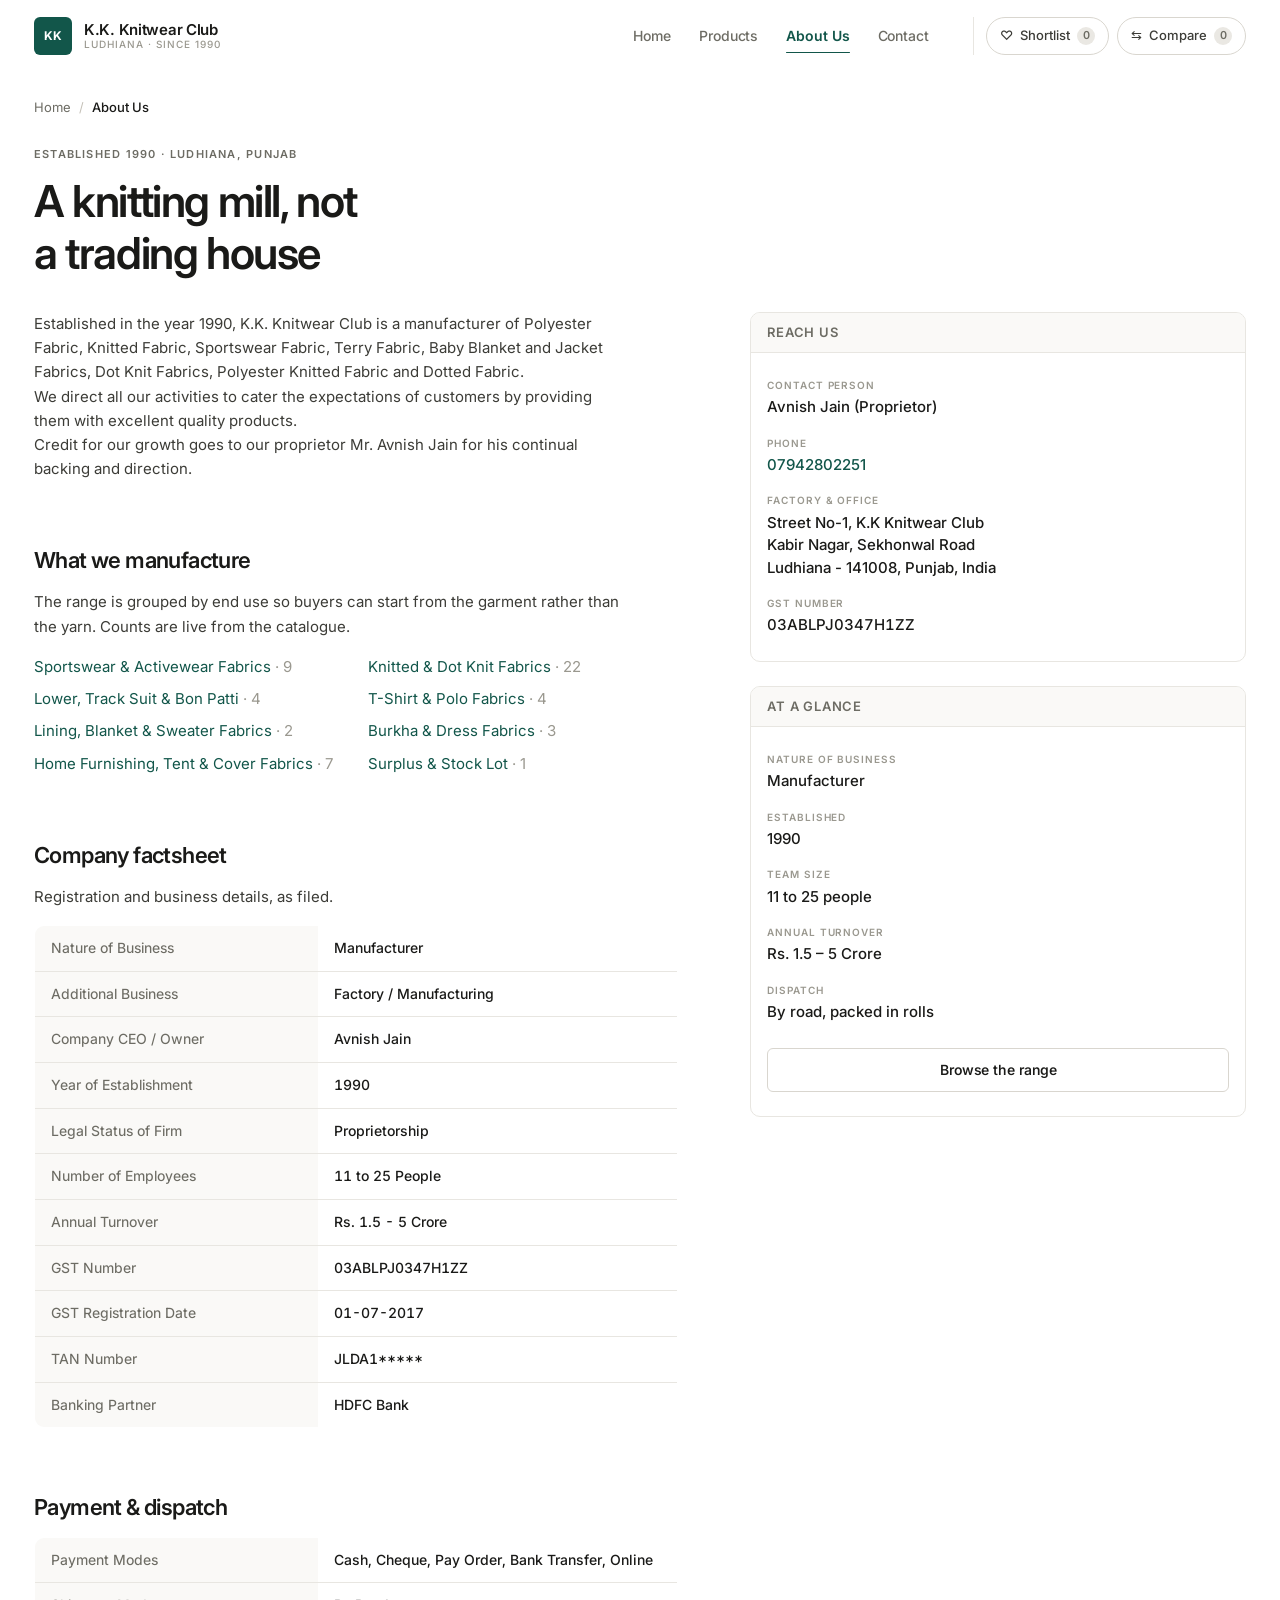
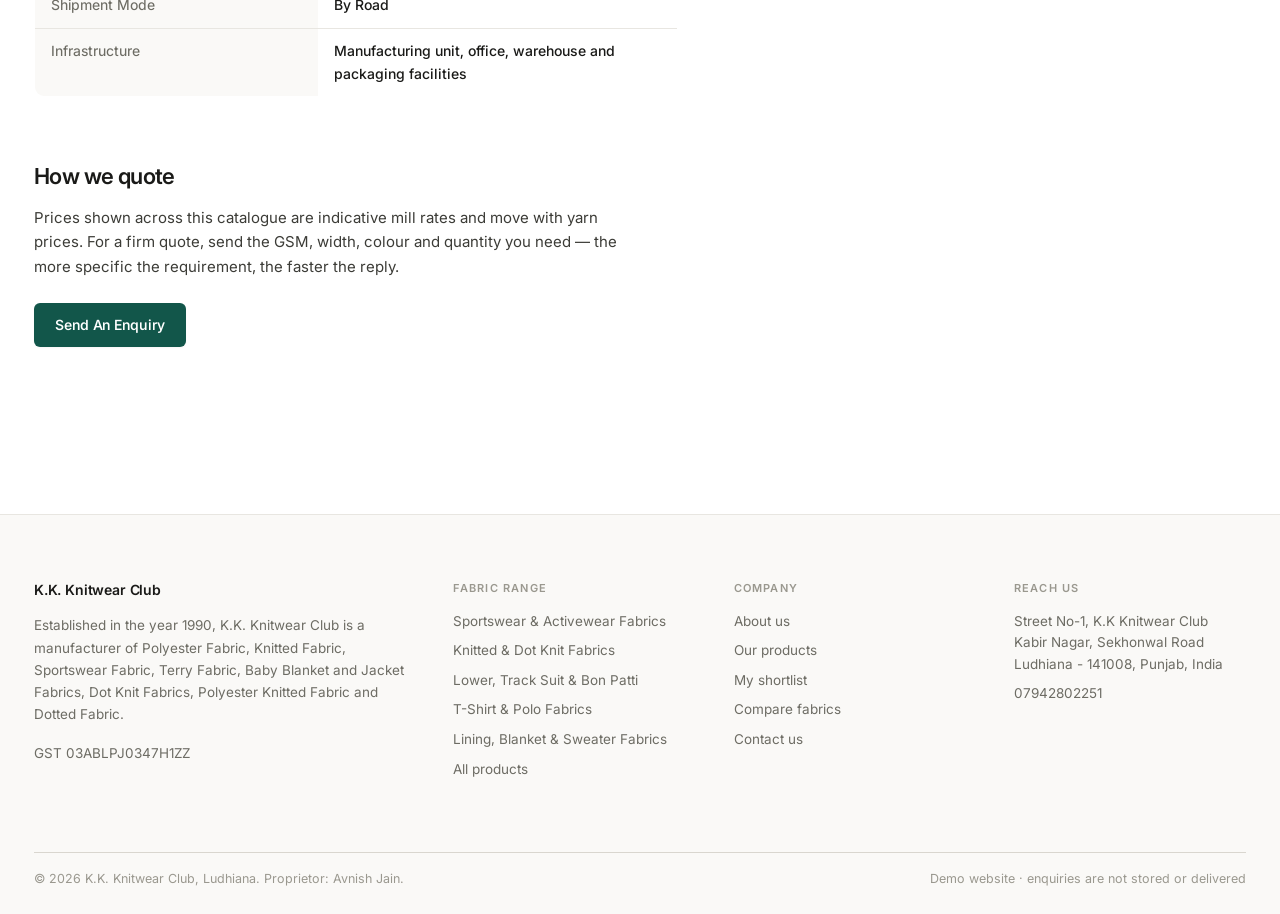
==== about.html @ 49aac118 "K.K. Knitwear Club - B2B fabric catalogue site" ====
<!DOCTYPE html>
<html lang="en">
<head>
<meta charset="utf-8">
<meta name="viewport" content="width=device-width, initial-scale=1">
<meta name="robots" content="noindex, nofollow">
<title>About Us - K.K. Knitwear Club, Ludhiana</title>
<meta name="description" content="K.K. Knitwear Club is a polyester and knitted fabric manufacturer established in 1990 in Ludhiana, Punjab. Company factsheet, GST details, payment and dispatch terms.">
<link rel="icon" href="data:image/svg+xml,<svg xmlns='http://www.w3.org/2000/svg' viewBox='0 0 32 32'><rect width='32' height='32' rx='6' fill='%230f5750'/><text x='16' y='22' font-family='Arial' font-size='14' font-weight='bold' fill='%23fff' text-anchor='middle'>KK</text></svg>">
<link rel="preconnect" href="https://fonts.googleapis.com">
<link rel="preconnect" href="https://fonts.gstatic.com" crossorigin>
<link href="https://fonts.googleapis.com/css2?family=Inter:wght@400..700&display=swap" rel="stylesheet">
<link rel="stylesheet" href="css/style.css">
</head>
<body data-page="about">

<a class="skip-link" href="#main">Skip to content</a>
<header id="site-header"></header>

<main id="main">
    <div class="wrap">
        <div id="about-crumbs"></div>

        <div class="section-head" style="margin-bottom:var(--s6)">
            <div>
                <p class="eyebrow">Established 1990 &middot; Ludhiana, Punjab</p>
                <h1>A knitting mill, not a trading house</h1>
            </div>
        </div>

        <div class="two-col" style="padding-bottom:var(--s8)">

            <div class="prose">
                <div id="about-text"></div>

                <h2>What we manufacture</h2>
                <p>The range is grouped by end use so buyers can start from the
                   garment rather than the yarn. Counts are live from the catalogue.</p>
                <ul id="about-range" style="display:grid;grid-template-columns:repeat(auto-fit,minmax(240px,1fr));gap:var(--s2) var(--s5);margin-top:var(--s4)"></ul>

                <h2>Company factsheet</h2>
                <p>Registration and business details, as filed.</p>
                <div id="about-factsheet" class="mt4"></div>

                <h2>Payment &amp; dispatch</h2>
                <div id="about-trade" class="mt4"></div>

                <h2>How we quote</h2>
                <p>Prices shown across this catalogue are indicative mill rates and
                   move with yarn prices. For a firm quote, send the GSM, width,
                   colour and quantity you need &mdash; the more specific the
                   requirement, the faster the reply.</p>
                <p class="mt5">
                    <button class="btn btn--primary" type="button" data-act="enquire-general">
                        Send An Enquiry
                    </button>
                </p>
            </div>

            <div>
                <div class="info-card mb5">
                    <h3>Reach Us</h3>
                    <div class="info-body" id="about-contact"></div>
                </div>

                <div class="info-card">
                    <h3>At A Glance</h3>
                    <div class="info-body">
                        <div class="contact-list">
                            <div class="row">
                                <div class="k">Nature of business</div>
                                <div class="v">Manufacturer</div>
                            </div>
                            <div class="row">
                                <div class="k">Established</div>
                                <div class="v">1990</div>
                            </div>
                            <div class="row">
                                <div class="k">Team size</div>
                                <div class="v">11 to 25 people</div>
                            </div>
                            <div class="row">
                                <div class="k">Annual turnover</div>
                                <div class="v">Rs. 1.5 &ndash; 5 Crore</div>
                            </div>
                            <div class="row">
                                <div class="k">Dispatch</div>
                                <div class="v">By road, packed in rolls</div>
                            </div>
                        </div>
                        <a class="btn btn--outline btn--block mt5" href="products.html">
                            Browse the range
                        </a>
                    </div>
                </div>
            </div>

        </div>
    </div>
</main>

<footer id="site-footer"></footer>

<script src="js/products.js"></script>
<script src="js/normalize.js"></script>
<script src="js/store.js"></script>
<script src="js/motion.js"></script>
<script src="js/ui.js"></script>
<script src="js/pages.js"></script>
</body>
</html>
---- css/style.css ----
/* ==========================================================================
   K.K. Knitwear Club - stylesheet
   --------------------------------------------------------------------------
   Design principles for this file:

   1. The product is the subject. Chrome is quiet - hairline borders, warm
      neutrals, one accent colour used sparingly. Nothing competes with a
      fabric photograph.
   2. One typeface, a firm hierarchy. Weight and size do the work, not colour.
   3. Depth is suggested, never announced. Shadows are layered and faint.
   4. Motion is feedback, not decoration. 120-200ms, small distances,
      and switched off entirely for prefers-reduced-motion.

   Contents
   1.  Reset
   2.  Design tokens
   3.  Typography
   4.  Layout & sections
   5.  Header & navigation
   6.  Buttons & form controls
   7.  Product cards & grids
   8.  Catalogue: search, filters, toolbar
   9.  Product detail
   10. Spec tables
   11. Compare
   12. Shortlist
   13. Modal & enquiry
   14. Home page
   15. About & contact
   16. Footer
   17. Utilities
   18. Responsive
   ========================================================================== */

/* ---------- 1. Reset ----------------------------------------------------- */

*, *::before, *::after { box-sizing: border-box; }

html {
    -webkit-text-size-adjust: 100%;
    scroll-behavior: smooth;
}

body, h1, h2, h3, h4, h5, p, ul, ol, li, figure, table, dl, dd, blockquote {
    margin: 0;
    padding: 0;
}

ul, ol { list-style: none; }

img, svg, iframe { display: block; max-width: 100%; }
img { height: auto; }

button, input, select, textarea { font: inherit; color: inherit; }
button { background: none; border: 0; }

::selection { background: var(--accent-lt); color: var(--accent-dk); }

/* ---------- 2. Design tokens -------------------------------------------- */

:root {
    /* Warm neutrals. Warm greys sit better against textile photography
       than blue-greys, which make fabric look cold. */
    --bg:         #ffffff;
    --surface:    #faf9f7;
    --surface-2:  #f3f2ef;
    --surface-3:  #eae8e3;

    --line:       #e8e6e1;
    --line-2:     #d9d6cf;
    --line-3:     #c4c0b7;

    --ink:        #1a1a18;
    --ink-2:      #3c3c37;
    --muted:      #6d6c64;
    --muted-2:    #9a988f;

    /* A single accent: deep teal-green. Used for links, active state and
       the primary CTA. Nowhere else. */
    --accent:     #12564a;
    --accent-dk:  #0d3f36;
    --accent-lt:  #edf3f1;
    --accent-ink: #ffffff;

    /* Feedback tones, deliberately desaturated */
    --warn:       #7d5314;
    --warn-bg:    #fdf8ee;
    --warn-line:  #ecdfc4;
    --ok:         #1c5d3c;
    --ok-bg:      #eef5f0;
    --danger:     #a13527;

    /* Spacing scale */
    --s1: 4px;  --s2: 8px;  --s3: 12px; --s4: 16px; --s5: 24px;
    --s6: 32px; --s7: 48px; --s8: 72px; --s9: 104px;

    /* Radii */
    --r-xs: 4px; --r-sm: 6px; --r-md: 10px; --r-lg: 14px; --r-full: 999px;

    /* Layered, faint shadows */
    --sh-xs: 0 1px 2px rgba(26, 26, 24, .04);
    --sh-sm: 0 1px 2px rgba(26, 26, 24, .04), 0 2px 6px rgba(26, 26, 24, .03);
    --sh-md: 0 2px 4px rgba(26, 26, 24, .04), 0 8px 20px rgba(26, 26, 24, .06);
    --sh-lg: 0 4px 8px rgba(26, 26, 24, .05), 0 16px 40px rgba(26, 26, 24, .10);
    --sh-xl: 0 8px 16px rgba(26, 26, 24, .06), 0 32px 72px rgba(26, 26, 24, .18);

    /* Fluid vertical rhythm. Section spacing scales with the viewport
       instead of stepping at breakpoints, so the page keeps the same
       proportions on a phone as on a desktop. */
    --sp-section:       clamp(56px, 7.4vw, 112px);
    --sp-section-tight: clamp(40px, 5.2vw, 80px);
    --sp-head:          clamp(28px, 3.4vw, 48px);

    /* Motion */
    --ease:     cubic-bezier(.4, 0, .2, 1);
    --ease-out: cubic-bezier(.16, .84, .44, 1);   /* soft landing, for reveals */
    --t-fast: 120ms var(--ease);
    --t:      180ms var(--ease);
    --t-slow: 300ms var(--ease);
    --t-hover: 240ms var(--ease-out);

    --maxw: 1260px;
    --header-h: 72px;
}

/* ---------- 3. Typography ----------------------------------------------- */

body {
    font-family: "Inter", -apple-system, BlinkMacSystemFont, "Segoe UI",
                 Roboto, "Helvetica Neue", Arial, sans-serif;
    font-size: .9375rem;              /* 15px - a working density for specs */
    line-height: 1.62;
    color: var(--ink-2);
    background: var(--bg);
    -webkit-font-smoothing: antialiased;
    -moz-osx-font-smoothing: grayscale;
    font-feature-settings: "kern" 1, "liga" 1;
}

h1, h2, h3, h4 {
    color: var(--ink);
    font-weight: 600;
    line-height: 1.18;
    letter-spacing: -.021em;
    text-wrap: balance;
}

h1 { font-size: clamp(1.875rem, 1.4rem + 1.9vw, 2.75rem); letter-spacing: -.032em; }
h2 { font-size: clamp(1.375rem, 1.15rem + .9vw, 1.875rem); letter-spacing: -.027em; }
h3 { font-size: 1.0625rem; letter-spacing: -.016em; }
h4 { font-size: .9375rem; letter-spacing: -.012em; }

p { max-width: 66ch; }

a {
    color: var(--accent);
    text-decoration: none;
    transition: color var(--t-fast);
}
a:hover { color: var(--accent-dk); }

strong, b { color: var(--ink); font-weight: 600; }
em { font-style: italic; }

/* Small uppercase label above a heading */
.eyebrow {
    font-size: .6875rem;
    font-weight: 600;
    letter-spacing: .11em;
    text-transform: uppercase;
    color: var(--accent);
    margin-bottom: var(--s3);
}

.lede {
    font-size: 1.0625rem;
    line-height: 1.62;
    color: var(--muted);
    letter-spacing: -.008em;
}

.small { font-size: .875rem; }
.tiny  { font-size: .8125rem; line-height: 1.55; }

/* Figures line up in every table and spec block */
.num, .quickspecs .v, .spec-table td, .cmp td,
.card-price, .pd-price .v, .stat .v, .fopt .n {
    font-variant-numeric: tabular-nums;
}

/* ---------- 4. Layout & sections ---------------------------------------- */

.wrap {
    max-width: var(--maxw);
    margin: 0 auto;
    padding: 0 var(--s5);
}

.section          { padding: var(--sp-section) 0; }
.section--tight   { padding: var(--sp-section-tight) 0; }
.section--surface { background: var(--surface); }

/* A hairline instead of a heavy tinted band, where separation is enough */
.section--divided { border-top: 1px solid var(--line); }

.section-head {
    display: flex;
    align-items: flex-end;
    justify-content: space-between;
    gap: var(--s5);
    margin-bottom: var(--sp-head);
    flex-wrap: wrap;
}
.section-head > div { max-width: 62ch; }
.section-head p { margin-top: var(--s3); color: var(--muted); }
.section-head h1 + p, .section-head h2 + p { margin-top: var(--s3); }

.rule { height: 1px; background: var(--line); border: 0; }

/* Breadcrumbs */
.crumbs {
    display: flex;
    flex-wrap: wrap;
    align-items: center;
    gap: var(--s2);
    font-size: .8125rem;
    color: var(--muted);
    padding: var(--s5) 0 var(--s4);
}
.crumbs a { color: var(--muted); }
.crumbs a:hover { color: var(--accent); }
.crumbs span[aria-current] { color: var(--ink); font-weight: 500; }
.crumbs .sep { color: var(--line-3); }

/* ---------- 5. Header & navigation -------------------------------------- */

.site-header {
    position: sticky;
    top: 0;
    z-index: 60;
    background: rgba(255, 255, 255, .88);
    backdrop-filter: saturate(180%) blur(14px);
    -webkit-backdrop-filter: saturate(180%) blur(14px);
    border-bottom: 1px solid transparent;
    transition: border-color var(--t), box-shadow var(--t);
}
/* The border only appears once the page has moved - a flat header at rest */
.site-header.is-scrolled {
    border-bottom-color: var(--line);
    box-shadow: var(--sh-xs);
}

.header-inner {
    max-width: var(--maxw);
    margin: 0 auto;
    padding: 0 var(--s5);
    height: var(--header-h);
    display: flex;
    align-items: center;
    gap: var(--s5);
}

.brand {
    display: flex;
    align-items: center;
    gap: var(--s3);
    flex-shrink: 0;
}
.brand:hover { color: inherit; }

.brand-mark {
    width: 38px; height: 38px;
    border-radius: var(--r-sm);
    background: var(--accent);
    color: var(--accent-ink);
    display: grid;
    place-items: center;
    font-weight: 700;
    font-size: .75rem;
    letter-spacing: .03em;
    flex-shrink: 0;
    transition: background var(--t);
}
.brand:hover .brand-mark { background: var(--accent-dk); }

.brand-text { line-height: 1.15; }
.brand-name {
    display: block;
    font-weight: 600;
    color: var(--ink);
    font-size: .9375rem;
    letter-spacing: -.019em;
}
.brand-sub {
    display: block;
    font-size: .625rem;
    color: var(--muted-2);
    letter-spacing: .1em;
    text-transform: uppercase;
    font-weight: 500;
    margin-top: 1px;
}

.nav { margin-left: auto; }
.nav ul { display: flex; align-items: center; gap: var(--s1); }

.nav a {
    position: relative;
    display: block;
    padding: var(--s2) var(--s3);
    color: var(--muted);
    font-size: .875rem;
    font-weight: 500;
    letter-spacing: -.006em;
    border-radius: var(--r-xs);
    transition: color var(--t-fast);
}
.nav a:hover { color: var(--ink); }

/* A 2px rule that grows from the centre, rather than a colour change alone */
.nav a::after {
    content: "";
    position: absolute;
    left: var(--s3); right: var(--s3);
    bottom: 2px;
    height: 1.5px;
    border-radius: 2px;
    background: var(--accent);
    transform: scaleX(0);
    transition: transform var(--t);
}
.nav a:hover::after { transform: scaleX(.4); }
.nav a[aria-current="page"] { color: var(--accent); font-weight: 600; }
.nav a[aria-current="page"]::after { transform: scaleX(1); }

.header-tools {
    display: flex;
    align-items: center;
    gap: var(--s2);
    flex-shrink: 0;
    padding-left: var(--s3);
    margin-left: var(--s2);
    border-left: 1px solid var(--line);
}

.tool-pill {
    display: inline-flex;
    align-items: center;
    gap: 7px;
    padding: 7px 13px;
    border: 1px solid var(--line-2);
    border-radius: var(--r-full);
    font-size: .8125rem;
    font-weight: 500;
    color: var(--ink-2);
    background: var(--bg);
    white-space: nowrap;
    transition: border-color var(--t-fast), color var(--t-fast),
                background var(--t-fast);
}
.tool-pill:hover {
    border-color: var(--line-3);
    background: var(--surface);
    color: var(--ink);
}
.tool-pill .count {
    min-width: 18px; height: 18px;
    padding: 0 5px;
    border-radius: var(--r-full);
    background: var(--surface-3);
    color: var(--muted);
    font-size: .6875rem;
    font-weight: 600;
    display: grid;
    place-items: center;
    font-variant-numeric: tabular-nums;
    transition: background var(--t-fast), color var(--t-fast);
}
.tool-pill.is-active { border-color: var(--accent); color: var(--accent); }
.tool-pill.is-active:hover { background: var(--accent-lt); }
.tool-pill.is-active .count { background: var(--accent); color: var(--accent-ink); }

.nav-toggle {
    display: none;
    width: 40px; height: 40px;
    border: 1px solid var(--line-2);
    border-radius: var(--r-sm);
    cursor: pointer;
    padding: 0;
    place-items: center;
    background: var(--bg);
    transition: border-color var(--t-fast), background var(--t-fast);
}
.nav-toggle:hover { border-color: var(--line-3); background: var(--surface); }
.nav-toggle span {
    display: block;
    width: 16px; height: 1.5px;
    background: var(--ink);
    border-radius: 2px;
    position: relative;
    transition: background var(--t-fast);
}
.nav-toggle span::before,
.nav-toggle span::after {
    content: "";
    position: absolute;
    left: 0;
    width: 16px; height: 1.5px;
    background: var(--ink);
    border-radius: 2px;
    transition: transform var(--t);
}
.nav-toggle span::before { top: -5px; }
.nav-toggle span::after  { top: 5px; }

.nav-toggle[aria-expanded="true"] span { background: transparent; }
.nav-toggle[aria-expanded="true"] span::before { transform: translateY(5px) rotate(45deg); }
.nav-toggle[aria-expanded="true"] span::after  { transform: translateY(-5px) rotate(-45deg); }

/* ---------- 6. Buttons & form controls ---------------------------------- */

.btn {
    display: inline-flex;
    align-items: center;
    justify-content: center;
    gap: var(--s2);
    padding: 10px 20px;
    border: 1px solid transparent;
    border-radius: var(--r-sm);
    font-size: .875rem;
    font-weight: 550;
    letter-spacing: -.006em;
    cursor: pointer;
    white-space: nowrap;
    transition: background var(--t-fast), border-color var(--t-fast),
                color var(--t-fast), box-shadow var(--t-fast),
                transform var(--t-fast);
}
.btn:hover { color: inherit; }
.btn:active { transform: translateY(.5px); }

.btn--primary {
    background: var(--accent);
    color: var(--accent-ink);
    box-shadow: var(--sh-xs);
}
/* A single pixel of lift is enough to feel responsive without bouncing */
.btn--primary:hover {
    background: var(--accent-dk);
    color: var(--accent-ink);
    box-shadow: var(--sh-sm);
    transform: translateY(-1px);
}

.btn--outline {
    background: var(--bg);
    border-color: var(--line-2);
    color: var(--ink);
}
.btn--outline:hover {
    border-color: var(--line-3);
    background: var(--surface);
    color: var(--ink);
    transform: translateY(-1px);
}

.btn--quiet {
    background: transparent;
    color: var(--muted);
    padding-left: var(--s2);
    padding-right: var(--s2);
}
.btn--quiet:hover { color: var(--accent); background: var(--surface); }

.btn--sm { padding: 7px 13px; font-size: .8125rem; }
.btn--block { width: 100%; }
.btn[disabled] { opacity: .4; cursor: not-allowed; }

/* One focus treatment everywhere */
.btn:focus-visible,
a:focus-visible,
button:focus-visible,
input:focus-visible,
select:focus-visible,
textarea:focus-visible,
summary:focus-visible {
    outline: 2px solid var(--accent);
    outline-offset: 2px;
    border-radius: var(--r-xs);
}

/* Fields */
.field { display: block; margin-bottom: var(--s4); }
.field > label,
.field-label {
    display: block;
    font-size: .8125rem;
    font-weight: 550;
    color: var(--ink);
    margin-bottom: 6px;
    letter-spacing: -.004em;
}
.field .req { color: var(--danger); font-weight: 500; }
.field .hint {
    display: block;
    font-size: .78125rem;
    color: var(--muted-2);
    margin-top: 6px;
    line-height: 1.5;
}

.input, .select, .textarea {
    width: 100%;
    padding: 10px 13px;
    border: 1px solid var(--line-2);
    border-radius: var(--r-sm);
    background: var(--bg);
    color: var(--ink);
    font-size: .875rem;
    transition: border-color var(--t-fast), box-shadow var(--t-fast);
}
.input::placeholder, .textarea::placeholder { color: var(--muted-2); }
.input:hover, .select:hover, .textarea:hover { border-color: var(--line-3); }
.input:focus, .select:focus, .textarea:focus {
    outline: none;
    border-color: var(--accent);
    box-shadow: 0 0 0 3px var(--accent-lt);
}
.textarea { min-height: 92px; resize: vertical; line-height: 1.6; }

.select {
    appearance: none;
    background-image: url("data:image/svg+xml,%3Csvg xmlns='http://www.w3.org/2000/svg' width='10' height='6' viewBox='0 0 10 6'%3E%3Cpath fill='none' stroke='%236d6c64' stroke-width='1.5' stroke-linecap='round' stroke-linejoin='round' d='M1 1l4 4 4-4'/%3E%3C/svg%3E");
    background-repeat: no-repeat;
    background-position: right 12px center;
    padding-right: 34px;
    cursor: pointer;
}

.field-error { color: var(--danger); font-size: .78125rem; margin-top: 6px; display: none; }
.field.has-error .input,
.field.has-error .select,
.field.has-error .textarea { border-color: var(--danger); }
.field.has-error .field-error { display: block; }

.field-row { display: grid; grid-template-columns: 1fr 1fr; gap: var(--s4); }

/* Chips */
.chip {
    display: inline-flex;
    align-items: center;
    gap: 6px;
    padding: 4px 10px;
    border-radius: var(--r-xs);
    background: var(--surface-2);
    color: var(--ink-2);
    font-size: .75rem;
    font-weight: 500;
    white-space: nowrap;
    transition: background var(--t-fast), color var(--t-fast);
}
.chip--accent { background: var(--accent-lt); color: var(--accent-dk); }
a.chip:hover { background: var(--accent); color: var(--accent-ink); }
.chip--warn { background: var(--warn-bg); color: var(--warn); }

.tag-row { display: flex; flex-wrap: wrap; gap: 6px; }

/* Notes */
.note {
    padding: var(--s3) var(--s4);
    border-radius: var(--r-sm);
    background: var(--warn-bg);
    color: var(--warn);
    font-size: .8125rem;
    line-height: 1.55;
    border: 1px solid var(--warn-line);
}
.note--info { background: var(--accent-lt); color: var(--accent-dk); border-color: #d6e4e0; }
.note--ok   { background: var(--ok-bg); color: var(--ok); border-color: #d3e4d9; }
.note strong { color: inherit; }

/* ---------- 7. Product cards & grids ------------------------------------ */

.grid-products {
    display: grid;
    grid-template-columns: repeat(auto-fill, minmax(216px, 1fr));
    gap: var(--s5);
}

.card {
    display: flex;
    flex-direction: column;
    background: var(--bg);
    border: 1px solid var(--line);
    border-radius: var(--r-md);
    overflow: hidden;
    transition: border-color var(--t-hover), box-shadow var(--t-hover),
                transform var(--t-hover);
}
.card:hover {
    border-color: var(--line-2);
    box-shadow: var(--sh-md);
    transform: translateY(-4px);
}

/* The photograph is the largest, brightest thing on the card. No badge or
   gradient sits on top of it. */
.card-media {
    display: block;
    position: relative;
    aspect-ratio: 4 / 3;
    background: var(--surface-2);
    overflow: hidden;
}
.card-media img {
    width: 100%; height: 100%;
    object-fit: cover;
    transition: transform var(--t-slow);
}
.card:hover .card-media img { transform: scale(1.035); }

.card-body {
    padding: var(--s4);
    display: flex;
    flex-direction: column;
    gap: var(--s3);
    flex: 1;
}

.card-cat {
    font-size: .625rem;
    font-weight: 600;
    letter-spacing: .1em;
    text-transform: uppercase;
    color: var(--muted-2);
    line-height: 1.4;
    white-space: nowrap;
    overflow: hidden;
    text-overflow: ellipsis;
}

.card-name {
    font-size: .9375rem;
    font-weight: 600;
    color: var(--ink);
    line-height: 1.35;
    letter-spacing: -.014em;
    margin-top: -6px;
}
.card-name a { color: inherit; }
.card-name a:hover { color: var(--accent); }

/* Specs, price and actions sit together at the foot of the card so cards
   of different name lengths still line up along the bottom. */
.card-foot {
    margin-top: auto;
    display: flex;
    flex-direction: column;
    gap: var(--s3);
}

/* Reads like a miniature spec sheet: label above value, hairline dividers */
.card-specs {
    display: flex;
    gap: var(--s4);
    padding-top: var(--s3);
    border-top: 1px solid var(--line);
}
.card-specs li { min-width: 0; }
.card-specs .k {
    display: block;
    font-size: .625rem;
    font-weight: 600;
    letter-spacing: .07em;
    text-transform: uppercase;
    color: var(--muted-2);
}
.card-specs .v {
    display: block;
    font-size: .8125rem;
    font-weight: 550;
    color: var(--ink-2);
    margin-top: 1px;
    white-space: nowrap;
    overflow: hidden;
    text-overflow: ellipsis;
}

.card-price {
    display: flex;
    align-items: baseline;
    justify-content: space-between;
    gap: var(--s3);
    padding-top: var(--s3);
    border-top: 1px solid var(--line);
}
.card-price .amount {
    font-size: 1.0625rem;
    font-weight: 650;
    color: var(--ink);
    letter-spacing: -.024em;
}
.card-price .unit { font-size: .78125rem; color: var(--muted); font-weight: 450; }
.card-price .moq {
    font-size: .6875rem;
    color: var(--muted-2);
    text-align: right;
    line-height: 1.35;
    letter-spacing: .01em;
}

.card-actions { display: flex; gap: var(--s2); }
.card-actions .btn { flex: 1; }
/* The card itself already lifts on hover - the button inside must not, or
   the two transforms stack and the card feels springy. */
.card-actions .btn:hover { transform: none; }

/* Quiet by default, coloured only on hover or when active */
.icon-btn {
    width: 34px; height: 34px;
    flex: 0 0 34px;
    display: grid;
    place-items: center;
    border: 1px solid var(--line);
    background: var(--bg);
    border-radius: var(--r-sm);
    cursor: pointer;
    color: var(--muted-2);
    font-size: .9375rem;
    padding: 0;
    line-height: 1;
    transition: border-color var(--t-fast), color var(--t-fast),
                background var(--t-fast), transform var(--t-fast);
}
.icon-btn:hover {
    border-color: var(--line-3);
    background: var(--surface);
    color: var(--ink);
}
.icon-btn:active { transform: scale(.94); }
.icon-btn.is-on {
    background: var(--accent-lt);
    border-color: #cadedb;
    color: var(--accent);
}
.icon-btn.is-on:hover { background: #e2eeeb; border-color: var(--accent); }

/* ---------- 8. Catalogue: search, filters, toolbar ---------------------- */

.catalog {
    display: grid;
    grid-template-columns: 258px minmax(0, 1fr);
    gap: var(--s7);
    align-items: start;
}

/* Search */
.searchbar { position: relative; margin-bottom: var(--s5); max-width: 620px; }
.searchbar input {
    width: 100%;
    padding: 13px var(--s7) 13px 44px;
    border: 1px solid var(--line-2);
    border-radius: var(--r-sm);
    font-size: .9375rem;
    background: var(--bg);
    transition: border-color var(--t-fast), box-shadow var(--t-fast);
}
.searchbar input::placeholder { color: var(--muted-2); }
.searchbar input:hover { border-color: var(--line-3); }
.searchbar input:focus {
    outline: none;
    border-color: var(--accent);
    box-shadow: 0 0 0 3px var(--accent-lt);
}
.searchbar .icon {
    position: absolute;
    left: var(--s4); top: 50%;
    transform: translateY(-50%);
    color: var(--muted-2);
    pointer-events: none;
    line-height: 1;
    font-size: 1rem;
    transition: color var(--t-fast);
}
.searchbar input:focus ~ .icon { color: var(--accent); }
.searchbar .clear {
    position: absolute;
    right: 11px; top: 50%;
    transform: translateY(-50%);
    background: var(--surface-3);
    color: var(--muted);
    width: 22px; height: 22px;
    border-radius: var(--r-full);
    cursor: pointer;
    display: none;
    place-items: center;
    font-size: .75rem;
    padding: 0;
    line-height: 1;
    transition: background var(--t-fast), color var(--t-fast);
}
.searchbar .clear:hover { background: var(--line-3); color: var(--ink); }
.searchbar.has-value .clear { display: grid; }

/* Filter panel */
.filters {
    border: 1px solid var(--line);
    border-radius: var(--r-md);
    background: var(--bg);
    position: sticky;
    top: calc(var(--header-h) + var(--s4));
    overflow: hidden;
}
.filters-head {
    display: flex;
    align-items: center;
    justify-content: space-between;
    gap: var(--s2);
    padding: var(--s3) var(--s3) var(--s3) var(--s4);
    border-bottom: 1px solid var(--line);
    background: var(--surface);
}
.filters-head h2 {
    font-size: .8125rem;
    font-weight: 600;
    letter-spacing: .06em;
    text-transform: uppercase;
    color: var(--muted);
}
.filters-body {
    max-height: calc(100vh - var(--header-h) - 150px);
    overflow-y: auto;
    overscroll-behavior: contain;
}

.fgroup { border-bottom: 1px solid var(--line); }
.fgroup:last-child { border-bottom: 0; }

.fgroup > summary {
    display: flex;
    align-items: center;
    justify-content: space-between;
    gap: var(--s2);
    padding: var(--s3) var(--s4);
    cursor: pointer;
    font-size: .8438rem;
    font-weight: 550;
    color: var(--ink);
    list-style: none;
    letter-spacing: -.006em;
    transition: background var(--t-fast);
}
.fgroup > summary::-webkit-details-marker { display: none; }
.fgroup > summary:hover { background: var(--surface); }
.fgroup > summary::after {
    content: "";
    width: 7px; height: 7px;
    border-right: 1.5px solid var(--muted-2);
    border-bottom: 1.5px solid var(--muted-2);
    transform: rotate(45deg) translateY(-1px);
    transition: transform var(--t);
    flex-shrink: 0;
}
.fgroup[open] > summary::after { transform: rotate(-135deg) translateY(-1px); }

.fgroup .fopts { padding: 0 var(--s4) var(--s3); }

.fopt {
    display: flex;
    align-items: center;
    gap: var(--s2);
    padding: 5px 0;
    font-size: .8438rem;
    color: var(--ink-2);
    cursor: pointer;
    transition: color var(--t-fast);
}
.fopt input {
    width: 15px; height: 15px;
    accent-color: var(--accent);
    cursor: pointer;
    flex-shrink: 0;
    margin: 0;
}
.fopt:hover { color: var(--ink); }
.fopt > span:not(.n) { min-width: 0; }
.fopt .n {
    margin-left: auto;
    color: var(--muted-2);
    font-size: .75rem;
    padding-left: var(--s2);
}
.fopt.is-empty { opacity: .35; }

/* Toolbar */
.toolbar {
    display: flex;
    align-items: center;
    justify-content: space-between;
    gap: var(--s4);
    margin-bottom: var(--s5);
    padding-bottom: var(--s4);
    border-bottom: 1px solid var(--line);
    flex-wrap: wrap;
}
.result-count { font-size: .875rem; color: var(--muted); }
.result-count strong { color: var(--ink); font-weight: 600; }

.toolbar-right { display: flex; align-items: center; gap: var(--s3); }
.sort-wrap { display: flex; align-items: center; gap: var(--s2); }
.sort-wrap label { font-size: .8125rem; color: var(--muted); white-space: nowrap; }
.sort-wrap .select {
    width: auto;
    padding: 6px 30px 6px 11px;
    font-size: .8125rem;
    background-color: var(--bg);
}

/* Active filter pills */
.active-filters {
    display: flex;
    flex-wrap: wrap;
    gap: var(--s2);
    margin-bottom: var(--s5);
    align-items: center;
}
.pill {
    display: inline-flex;
    align-items: center;
    gap: 5px;
    padding: 4px 5px 4px 11px;
    border-radius: var(--r-full);
    background: var(--accent-lt);
    color: var(--accent-dk);
    font-size: .78125rem;
    font-weight: 500;
}
.pill button {
    background: rgba(13, 63, 54, .1);
    color: var(--accent-dk);
    width: 17px; height: 17px;
    border-radius: var(--r-full);
    cursor: pointer;
    display: grid;
    place-items: center;
    font-size: .6875rem;
    padding: 0;
    line-height: 1;
    transition: background var(--t-fast), color var(--t-fast);
}
.pill button:hover { background: var(--accent); color: var(--accent-ink); }

.filters-mobile-bar { display: none; }
.filters-foot { display: none; }

/* Empty state */
.empty {
    text-align: center;
    padding: var(--s9) var(--s5);
    border: 1px solid var(--line);
    border-radius: var(--r-lg);
    background: var(--surface);
}
.empty h3 { margin-bottom: var(--s3); font-size: 1.125rem; }
.empty p { margin: 0 auto var(--s5); color: var(--muted); max-width: 48ch; }

/* Compare tray */
.compare-tray {
    position: fixed;
    left: 0; right: 0; bottom: 0;
    z-index: 55;
    background: var(--ink);
    color: #fff;
    transform: translateY(110%);
    transition: transform var(--t-slow);
    box-shadow: 0 -8px 40px rgba(26, 26, 24, .22);
}
.compare-tray.is-open { transform: translateY(0); }
.compare-tray-inner {
    max-width: var(--maxw);
    margin: 0 auto;
    padding: var(--s3) var(--s5);
    display: flex;
    align-items: center;
    gap: var(--s4);
    flex-wrap: wrap;
}
.tray-label {
    font-size: .8125rem;
    font-weight: 550;
    color: rgba(255, 255, 255, .62);
    white-space: nowrap;
}
.tray-items { display: flex; gap: var(--s2); flex: 1; flex-wrap: wrap; }
.tray-item {
    display: inline-flex;
    align-items: center;
    gap: var(--s1);
    background: rgba(255, 255, 255, .1);
    border-radius: var(--r-xs);
    padding: 5px 5px 5px 10px;
    font-size: .78125rem;
    transition: background var(--t-fast);
}
.tray-item:hover { background: rgba(255, 255, 255, .16); }
.tray-item button {
    color: rgba(255, 255, 255, .55);
    cursor: pointer;
    padding: 0 3px;
    font-size: .8125rem;
    line-height: 1;
    transition: color var(--t-fast);
}
.tray-item button:hover { color: #fff; }
.compare-tray .btn--primary { background: #fff; color: var(--ink); box-shadow: none; }
.compare-tray .btn--primary:hover { background: #eceae5; color: var(--ink); }
.compare-tray .btn--quiet { color: rgba(255, 255, 255, .62); }
.compare-tray .btn--quiet:hover { color: #fff; background: rgba(255, 255, 255, .1); }

/* ---------- 9. Product detail ------------------------------------------- */

.pd {
    display: grid;
    grid-template-columns: minmax(0, 1.05fr) minmax(0, 1fr);
    gap: var(--s8);
    align-items: start;
}

.gallery { position: sticky; top: calc(var(--header-h) + var(--s5)); }
.gallery-main {
    aspect-ratio: 1 / 1;
    background: var(--surface-2);
    border: 1px solid var(--line);
    border-radius: var(--r-lg);
    overflow: hidden;
}
.gallery-main img { width: 100%; height: 100%; object-fit: cover; }

.gallery-thumbs { display: flex; gap: var(--s3); margin-top: var(--s3); }
.gallery-thumbs button {
    width: 72px; height: 72px;
    border: 1px solid var(--line);
    border-radius: var(--r-sm);
    background: var(--surface-2);
    overflow: hidden;
    cursor: pointer;
    padding: 0;
    transition: border-color var(--t-fast), box-shadow var(--t-fast),
                transform var(--t-fast);
}
.gallery-thumbs button:hover { border-color: var(--line-3); transform: translateY(-2px); }
.gallery-thumbs button img { width: 100%; height: 100%; object-fit: cover; }
.gallery-thumbs button.is-on {
    border-color: var(--accent);
    box-shadow: 0 0 0 3px var(--accent-lt);
}

.pd-head { margin-bottom: var(--s5); }
.pd-head .eyebrow { margin-bottom: var(--s2); }
.pd-head h1 { margin-bottom: var(--s4); }
.pd-cats { display: flex; flex-wrap: wrap; gap: var(--s2); }

.pd-price {
    display: flex;
    align-items: flex-end;
    gap: var(--s7);
    flex-wrap: wrap;
    padding: var(--s5) 0;
    border-top: 1px solid var(--line);
    border-bottom: 1px solid var(--line);
    margin-bottom: var(--s5);
}
.pd-price .block .k {
    display: block;
    font-size: .6875rem;
    text-transform: uppercase;
    letter-spacing: .09em;
    color: var(--muted-2);
    font-weight: 600;
    margin-bottom: 3px;
}
.pd-price .block .v {
    display: block;
    font-size: 1.625rem;
    font-weight: 650;
    color: var(--ink);
    line-height: 1.15;
    letter-spacing: -.03em;
}
.pd-price .block .v small {
    font-size: .8125rem;
    font-weight: 450;
    color: var(--muted);
    letter-spacing: 0;
}

.pd-actions { display: flex; gap: var(--s3); flex-wrap: wrap; margin-bottom: var(--s6); }
.pd-actions .btn--primary { flex: 1 1 240px; }

/* Quick specifications */
.quickspecs {
    display: flex;
    flex-wrap: wrap;
    background: var(--bg);
    border: 1px solid var(--line);
    border-radius: var(--r-md);
    overflow: hidden;
    margin-bottom: var(--s6);
}
.quickspecs div {
    flex: 1 1 148px;
    padding: var(--s3) var(--s4);
    border-right: 1px solid var(--line);
    border-bottom: 1px solid var(--line);
}
.quickspecs .k {
    display: block;
    font-size: .625rem;
    text-transform: uppercase;
    letter-spacing: .09em;
    color: var(--muted-2);
    font-weight: 600;
    margin-bottom: 3px;
}
.quickspecs .v {
    font-size: .9375rem;
    color: var(--ink);
    font-weight: 550;
    letter-spacing: -.012em;
}

/* Best suited for */
.suited { margin-bottom: var(--s6); }
.suited h2 {
    font-size: .8125rem;
    font-weight: 600;
    letter-spacing: .06em;
    text-transform: uppercase;
    color: var(--muted);
    margin-bottom: var(--s3);
}
.suited ul { display: flex; flex-wrap: wrap; gap: var(--s2); }
.suited li {
    padding: 6px 13px;
    border: 1px solid var(--line);
    border-radius: var(--r-full);
    font-size: .8125rem;
    font-weight: 500;
    color: var(--ink-2);
    background: var(--surface);
    transition: border-color var(--t-fast), background var(--t-fast);
}
.suited li:hover { border-color: var(--line-3); background: var(--bg); }

/* Accordions */
.acc { border-top: 1px solid var(--line); }
.acc:last-of-type { border-bottom: 1px solid var(--line); }
.acc > summary {
    display: flex;
    align-items: center;
    justify-content: space-between;
    padding: var(--s5) 0;
    cursor: pointer;
    font-weight: 600;
    color: var(--ink);
    font-size: .9375rem;
    list-style: none;
    letter-spacing: -.014em;
    transition: color var(--t-fast);
}
.acc > summary::-webkit-details-marker { display: none; }
.acc > summary:hover { color: var(--accent); }
.acc > summary::after {
    content: "";
    width: 8px; height: 8px;
    border-right: 1.5px solid var(--muted-2);
    border-bottom: 1.5px solid var(--muted-2);
    transform: rotate(45deg) translateY(-2px);
    transition: transform var(--t);
    flex-shrink: 0;
    margin-right: 3px;
}
.acc[open] > summary::after { transform: rotate(-135deg) translateY(-2px); }
.acc-body { padding-bottom: var(--s5); }

/* ---------- 10. Spec tables --------------------------------------------- */

.table-scroll { overflow-x: auto; -webkit-overflow-scrolling: touch; }

.spec-table {
    width: 100%;
    border-collapse: collapse;
    font-size: .875rem;
}
.spec-table th, .spec-table td {
    text-align: left;
    padding: 11px var(--s4);
    border-bottom: 1px solid var(--line);
    vertical-align: top;
}
.spec-table tr:last-child th,
.spec-table tr:last-child td { border-bottom: 0; }
.spec-table th {
    width: 44%;
    font-weight: 450;
    color: var(--muted);
    background: var(--surface);
    transition: background var(--t-fast);
}
.spec-table td { color: var(--ink); font-weight: 500; }
.spec-table tbody tr:hover th { background: var(--surface-2); }

.spec-table--bordered {
    border: 1px solid var(--line);
    border-radius: var(--r-md);
    overflow: hidden;
}

/* ---------- 11. Compare ------------------------------------------------- */

.cmp-scroll {
    overflow-x: auto;
    -webkit-overflow-scrolling: touch;
    padding-bottom: var(--s3);
    border: 1px solid var(--line);
    border-radius: var(--r-md);
    background: var(--bg);
}

.cmp {
    width: 100%;
    border-collapse: separate;
    border-spacing: 0;
    font-size: .8438rem;
    min-width: 660px;
}
.cmp th, .cmp td {
    padding: var(--s3) var(--s4);
    border-bottom: 1px solid var(--line);
    text-align: left;
    vertical-align: top;
}
.cmp thead th {
    position: sticky;
    top: 0;
    background: var(--bg);
    z-index: 2;
    border-bottom: 1px solid var(--line-2);
    vertical-align: bottom;
    padding-top: var(--s4);
}
.cmp .rowhead {
    position: sticky;
    left: 0;
    background: var(--surface);
    font-weight: 450;
    color: var(--muted);
    min-width: 160px;
    z-index: 1;
}
.cmp thead .rowhead { background: var(--bg); z-index: 3; }
.cmp tbody tr:last-child th, .cmp tbody tr:last-child td { border-bottom: 0; }
.cmp tbody tr:hover td { background: var(--surface); }
.cmp tbody tr:hover .rowhead { background: var(--surface-2); }
.cmp td { color: var(--ink); font-weight: 500; }
.cmp .dash { color: var(--muted-2); font-weight: 400; }

/* Rows where the fabrics differ - the reason this page exists */
.cmp td.differs { background: var(--warn-bg); }
.cmp tbody tr:hover td.differs { background: #fbf3e4; }

.cmp-col { min-width: 208px; }
.cmp-prod { display: flex; flex-direction: column; gap: var(--s2); }
.cmp-prod img {
    width: 100%;
    aspect-ratio: 4 / 3;
    object-fit: cover;
    border-radius: var(--r-sm);
    background: var(--surface-2);
    transition: opacity var(--t-fast);
}
.cmp-prod a:hover img { opacity: .88; }
.cmp-prod .nm {
    font-weight: 600;
    color: var(--ink);
    font-size: .8438rem;
    line-height: 1.35;
    letter-spacing: -.012em;
}
.cmp-prod .nm:hover { color: var(--accent); }
.cmp-prod .rm {
    color: var(--muted-2);
    font-size: .78125rem;
    cursor: pointer;
    text-align: left;
    padding: 0;
    transition: color var(--t-fast);
}
.cmp-prod .rm:hover { color: var(--danger); }

.cmp-legend {
    display: flex; align-items: center; gap: var(--s2);
    font-size: .8125rem; color: var(--muted); margin-bottom: var(--s4);
}
.cmp-legend i {
    width: 12px; height: 12px; border-radius: 3px;
    background: var(--warn-bg); border: 1px solid var(--warn-line);
    display: inline-block; flex-shrink: 0;
}

/* ---------- 12. Shortlist ----------------------------------------------- */

.sl-list { display: flex; flex-direction: column; gap: var(--s3); }

.sl-item {
    display: grid;
    grid-template-columns: 104px minmax(0, 1fr) auto;
    gap: var(--s5);
    align-items: center;
    padding: var(--s4);
    border: 1px solid var(--line);
    border-radius: var(--r-md);
    background: var(--bg);
    transition: border-color var(--t), box-shadow var(--t);
}
.sl-item:hover { border-color: var(--line-2); box-shadow: var(--sh-sm); }
.sl-item img {
    width: 104px; aspect-ratio: 1/1;
    object-fit: cover; border-radius: var(--r-sm);
    background: var(--surface-2);
}
.sl-item .nm {
    font-size: .9375rem;
    font-weight: 600;
    color: var(--ink);
    margin: 3px 0 4px;
    letter-spacing: -.014em;
}
.sl-item .nm a { color: inherit; }
.sl-item .nm a:hover { color: var(--accent); }
.sl-item .sl-actions { display: flex; flex-direction: column; gap: var(--s2); min-width: 132px; }

.sl-bar {
    display: flex; align-items: center; justify-content: space-between;
    gap: var(--s4); flex-wrap: wrap;
    padding: var(--s4) var(--s5);
    background: var(--surface);
    border: 1px solid var(--line);
    border-radius: var(--r-md);
    margin-bottom: var(--s5);
    font-size: .875rem;
}

/* ---------- 13. Modal & enquiry ----------------------------------------- */

.modal {
    position: fixed;
    inset: 0;
    z-index: 90;
    display: none;
    padding: var(--s5);
    overflow-y: auto;
}
.modal.is-open { display: block; }
.modal-backdrop {
    position: fixed;
    inset: 0;
    background: rgba(26, 26, 24, .42);
    backdrop-filter: blur(3px);
    -webkit-backdrop-filter: blur(3px);
    animation: fade var(--t) both;
}
.modal-panel {
    position: relative;
    max-width: 600px;
    margin: var(--s6) auto var(--s8);
    background: var(--bg);
    border-radius: var(--r-lg);
    box-shadow: var(--sh-xl);
    overflow: hidden;
    animation: panelIn var(--t-slow) both;
}
@keyframes fade { from { opacity: 0; } }
@keyframes panelIn {
    from { opacity: 0; transform: translateY(10px) scale(.995); }
}

.modal-head {
    display: flex;
    align-items: flex-start;
    justify-content: space-between;
    gap: var(--s4);
    padding: var(--s5) var(--s5) var(--s4);
    border-bottom: 1px solid var(--line);
}
.modal-head h2 { font-size: 1.1875rem; }
.modal-head p { font-size: .8125rem; color: var(--muted); margin-top: 5px; }
.modal-close {
    background: var(--surface-2);
    color: var(--muted);
    width: 30px; height: 30px;
    border-radius: var(--r-sm);
    cursor: pointer;
    flex-shrink: 0;
    display: grid;
    place-items: center;
    font-size: .9375rem;
    padding: 0;
    line-height: 1;
    transition: background var(--t-fast), color var(--t-fast);
}
.modal-close:hover { background: var(--surface-3); color: var(--ink); }
.modal-body { padding: var(--s5); }

/* Subject of the enquiry */
.enq-subject {
    display: flex; gap: var(--s3); align-items: center;
    padding: var(--s3);
    background: var(--surface);
    border: 1px solid var(--line);
    border-radius: var(--r-sm);
    margin-bottom: var(--s5);
}
.enq-subject img {
    width: 50px; height: 50px; object-fit: cover;
    border-radius: var(--r-xs); background: var(--surface-2); flex-shrink: 0;
}
.enq-subject .k,
.enq-subject .v,
.enq-subject .meta { display: block; }
.enq-subject .k {
    font-size: .625rem; text-transform: uppercase; letter-spacing: .09em;
    color: var(--muted-2); font-weight: 600;
}
.enq-subject .v {
    font-weight: 600; color: var(--ink); font-size: .9375rem;
    line-height: 1.3; letter-spacing: -.014em; margin: 2px 0 1px;
}
.enq-subject .meta { font-size: .78125rem; color: var(--muted); }

.enq-subject-list { margin-bottom: var(--s5); }
.enq-subject-list .k {
    font-size: .625rem; text-transform: uppercase; letter-spacing: .09em;
    color: var(--muted-2); font-weight: 600; margin-bottom: var(--s2); display: block;
}
.enq-subject-list ol {
    border: 1px solid var(--line); border-radius: var(--r-sm);
    background: var(--surface); overflow: hidden;
}
.enq-subject-list li {
    padding: 9px var(--s3); font-size: .8438rem; color: var(--ink);
    border-bottom: 1px solid var(--line);
    display: flex; justify-content: space-between; gap: var(--s3);
}
.enq-subject-list li:last-child { border-bottom: 0; }
.enq-subject-list li span { color: var(--muted); font-variant-numeric: tabular-nums; }

.qty-row { display: grid; grid-template-columns: 1fr 116px; gap: var(--s3); }

/* Success / handoff */
.enq-done { text-align: center; padding: var(--s2) 0; }
.enq-done .tick {
    width: 44px; height: 44px; margin: 0 auto var(--s4);
    border-radius: var(--r-full); background: var(--ok-bg); color: var(--ok);
    display: grid; place-items: center; font-size: 1.25rem;
    animation: tickIn var(--t-slow) both;
}
@keyframes tickIn { from { opacity: 0; transform: scale(.8); } }
.enq-done h3 { margin-bottom: var(--s2); font-size: 1.125rem; }
.enq-done > p { margin: 0 auto var(--s5); color: var(--muted); font-size: .875rem; }
.enq-preview {
    text-align: left;
    background: var(--surface);
    border: 1px solid var(--line);
    border-radius: var(--r-sm);
    padding: var(--s4);
    font-size: .78125rem;
    color: var(--ink-2);
    white-space: pre-wrap;
    word-break: break-word;
    max-height: 184px;
    overflow-y: auto;
    margin-bottom: var(--s4);
    font-family: ui-monospace, SFMono-Regular, Menlo, Consolas, monospace;
    line-height: 1.6;
}
.enq-handoff { display: grid; grid-template-columns: 1fr 1fr; gap: var(--s3); margin-bottom: var(--s3); }

/* Toast */
.toast-host {
    position: fixed;
    left: 50%; bottom: var(--s7);
    transform: translateX(-50%);
    z-index: 100;
    display: flex; flex-direction: column; gap: var(--s2);
    align-items: center;
    pointer-events: none;
}
.toast {
    background: var(--ink); color: #fff;
    padding: 9px 18px;
    border-radius: var(--r-full);
    font-size: .8125rem;
    font-weight: 500;
    box-shadow: var(--sh-lg);
    animation: toastIn var(--t-slow) both;
}
@keyframes toastIn { from { opacity: 0; transform: translateY(10px) scale(.97); } }

/* ---------- 14. Home page ----------------------------------------------- */

.hero { padding: var(--sp-section) 0; }
.hero-grid {
    display: grid;
    grid-template-columns: minmax(0, 1fr) minmax(0, .92fr);
    gap: var(--s9);
    align-items: center;
}
.hero h1 { margin-bottom: var(--s5); }
.hero .lede { margin-bottom: var(--s7); }
.hero-cta { display: flex; gap: var(--s3); flex-wrap: wrap; }

/* minmax(0, 1fr) rather than 1fr, so the tracks may shrink below the
   images' intrinsic height and the collage keeps its aspect ratio. */
.hero-collage {
    display: grid;
    grid-template-columns: minmax(0, 1fr) minmax(0, 1fr);
    grid-template-rows: minmax(0, 1fr) minmax(0, 1fr);
    gap: var(--s3);
    aspect-ratio: 1 / .92;
}
.hero-collage img {
    width: 100%; height: 100%;
    object-fit: cover;
    border-radius: var(--r-md);
    background: var(--surface-2);
    transition: transform var(--t-slow);
}
.hero-collage img:first-child { grid-row: span 2; }
.hero-collage img:hover { transform: scale(1.015); }

/* Trust strip */
.stats {
    display: grid;
    grid-template-columns: repeat(auto-fit, minmax(158px, 1fr));
    gap: var(--s5);
}
.stat { padding-left: var(--s4); border-left: 2px solid var(--accent-lt); }
.stat .v {
    font-size: 1.625rem;
    font-weight: 650;
    color: var(--ink);
    line-height: 1.1;
    letter-spacing: -.032em;
}
.stat .k { font-size: .8125rem; color: var(--muted); margin-top: 5px; line-height: 1.45; }

/* Category tiles */
.grid-cats {
    display: grid;
    grid-template-columns: repeat(auto-fill, minmax(272px, 1fr));
    gap: var(--s4);
}
.cat-tile {
    display: flex;
    flex-direction: column;
    gap: var(--s2);
    padding: var(--s5);
    border: 1px solid var(--line);
    border-radius: var(--r-md);
    background: var(--bg);
    transition: border-color var(--t-hover), box-shadow var(--t-hover),
                transform var(--t-hover);
}
.cat-tile:hover {
    border-color: var(--line-2);
    box-shadow: var(--sh-md);
    transform: translateY(-4px);
}
.cat-tile .n {
    font-weight: 600;
    color: var(--ink);
    font-size: .9375rem;
    letter-spacing: -.016em;
}
.cat-tile .b { font-size: .8438rem; color: var(--muted); flex: 1; line-height: 1.55; }
.cat-tile .c {
    font-size: .78125rem;
    color: var(--accent);
    font-weight: 550;
    margin-top: var(--s2);
}
/* The arrow slides on hover - the only moving decoration on the page */
.cat-tile .c .arw {
    display: inline-block;
    transition: transform var(--t);
    margin-left: 2px;
}
.cat-tile:hover .c .arw { transform: translateX(4px); }

/* Buyer journey */
.steps {
    display: grid;
    grid-template-columns: repeat(auto-fit, minmax(196px, 1fr));
    gap: var(--s6);
    counter-reset: step;
}
.step { counter-increment: step; }
.step::before {
    content: counter(step);
    display: grid;
    place-items: center;
    width: 28px; height: 28px;
    border-radius: var(--r-full);
    background: var(--bg);
    border: 1px solid var(--line-2);
    color: var(--accent);
    font-weight: 650;
    font-size: .78125rem;
    margin-bottom: var(--s4);
    font-variant-numeric: tabular-nums;
}
.step h3 { font-size: .9375rem; margin-bottom: var(--s2); }
.step p { font-size: .8438rem; color: var(--muted); line-height: 1.6; }

/* Closing call to action - a bordered band, not a coloured slab */
.cta-band {
    display: flex;
    align-items: center;
    justify-content: space-between;
    gap: var(--s6);
    flex-wrap: wrap;
    margin-top: var(--sp-section-tight);
    padding-top: var(--s6);
    border-top: 1px solid var(--line-2);
}
.cta-band h3 { font-size: 1.125rem; margin-bottom: var(--s2); }
.cta-band p { color: var(--muted); font-size: .875rem; }

/* ---------- 15. About & contact ----------------------------------------- */

.two-col {
    display: grid;
    grid-template-columns: minmax(0, 1.3fr) minmax(0, 1fr);
    gap: var(--s8);
    align-items: start;
}
.prose > * + * { margin-top: var(--s4); }
.prose h2 { margin-top: var(--sp-section-tight); font-size: 1.375rem; }
.prose h2:first-child { margin-top: 0; }
.prose p { color: var(--ink-2); }

.info-card {
    border: 1px solid var(--line);
    border-radius: var(--r-md);
    background: var(--bg);
    overflow: hidden;
}
.info-card > h3 {
    padding: var(--s3) var(--s4);
    font-size: .8125rem;
    font-weight: 600;
    letter-spacing: .06em;
    text-transform: uppercase;
    color: var(--muted);
    border-bottom: 1px solid var(--line);
    background: var(--surface);
}
.info-card .info-body { padding: var(--s5) var(--s4); }

.contact-list { display: flex; flex-direction: column; gap: var(--s4); }
.contact-list .row .k {
    font-size: .625rem; text-transform: uppercase; letter-spacing: .09em;
    color: var(--muted-2); font-weight: 600; margin-bottom: 3px;
}
.contact-list .row .v { color: var(--ink); font-weight: 500; line-height: 1.5; }

.map-embed {
    border: 1px solid var(--line);
    border-radius: var(--r-sm);
    overflow: hidden;
    background: var(--surface-2);
    aspect-ratio: 16 / 10;
}
.map-embed iframe { width: 100%; height: 100%; border: 0; }

/* ---------- 16. Footer -------------------------------------------------- */

.site-footer {
    margin-top: var(--sp-section);
    border-top: 1px solid var(--line);
    background: var(--surface);
    padding: var(--sp-section-tight) 0 var(--s5);
}
.footer-grid {
    display: grid;
    grid-template-columns: minmax(0, 1.6fr) repeat(3, minmax(0, 1fr));
    gap: var(--s7);
}
.footer-grid h4 {
    font-size: .6875rem;
    text-transform: uppercase;
    letter-spacing: .11em;
    color: var(--muted-2);
    font-weight: 600;
    margin-bottom: var(--s4);
}
.footer-grid ul { display: flex; flex-direction: column; gap: var(--s2); }
.footer-grid a, .footer-grid li { font-size: .8438rem; color: var(--muted); line-height: 1.6; }
.footer-grid a:hover { color: var(--accent); }
.footer-about p { font-size: .8438rem; color: var(--muted); line-height: 1.65; }
.footer-about h4 { color: var(--ink); font-size: .875rem; letter-spacing: -.012em; text-transform: none; }

.footer-bottom {
    margin-top: var(--s8);
    padding-top: var(--s4);
    border-top: 1px solid var(--line-2);
    display: flex;
    justify-content: space-between;
    gap: var(--s4);
    flex-wrap: wrap;
    font-size: .78125rem;
    color: var(--muted-2);
}

/* ---------- 17. Utilities ----------------------------------------------- */

.sr-only {
    position: absolute;
    width: 1px; height: 1px;
    padding: 0; margin: -1px;
    overflow: hidden;
    clip: rect(0 0 0 0);
    white-space: nowrap;
    border: 0;
}
.skip-link {
    position: absolute;
    left: var(--s4); top: -60px;
    z-index: 200;
    background: var(--accent);
    color: var(--accent-ink);
    padding: 10px var(--s4);
    border-radius: var(--r-sm);
    font-size: .875rem;
    font-weight: 550;
    transition: top var(--t);
}
.skip-link:focus { top: var(--s3); color: var(--accent-ink); }

.mt0 { margin-top: 0; }
.mb0 { margin-bottom: 0; }
.mt4 { margin-top: var(--s4); }
.mt5 { margin-top: var(--s5); }
.mt6 { margin-top: var(--s6); }
.mb4 { margin-bottom: var(--s4); }
.mb5 { margin-bottom: var(--s5); }
.mb6 { margin-bottom: var(--s6); }
.center { text-align: center; }
.hidden { display: none !important; }

[id] { scroll-margin-top: calc(var(--header-h) + var(--s4)); }

noscript .note { margin: var(--s5) 0; }

/* ---------- 18. Responsive ---------------------------------------------- */

@media (max-width: 1140px) {
    .catalog { grid-template-columns: 240px minmax(0, 1fr); gap: var(--s5); }
    .hero-grid { gap: var(--s7); }
    .footer-grid { gap: var(--s5); }
    .pd { gap: var(--s7); }
}

@media (max-width: 900px) {
    :root { --s8: 56px; --s9: 72px; --header-h: 64px; }

    /* Navigation collapses to a sheet under the header */
    .nav {
        display: none;
        position: absolute;
        left: 0; right: 0; top: var(--header-h);
        background: var(--bg);
        border-bottom: 1px solid var(--line);
        box-shadow: var(--sh-md);
        padding: var(--s3) var(--s5) var(--s5);
    }
    .nav.is-open { display: block; animation: navIn var(--t) both; }
    @keyframes navIn { from { opacity: 0; transform: translateY(-6px); } }
    .nav ul { flex-direction: column; align-items: stretch; gap: 2px; }
    .nav a { padding: var(--s3); font-size: .9375rem; }
    .nav a::after { display: none; }
    .nav a[aria-current="page"] { background: var(--accent-lt); }

    .nav-toggle { display: grid; order: 3; }
    .header-inner { gap: var(--s3); }
    .brand-sub { display: none; }
    .header-tools { border-left: 0; padding-left: 0; margin-left: auto; }

    .pd { grid-template-columns: 1fr; gap: var(--s6); }
    .gallery { position: static; }
    .gallery-main { aspect-ratio: 4 / 3; }

    .two-col { grid-template-columns: 1fr; gap: var(--s6); }

    .hero { padding: var(--s8) 0; }
    .hero-grid { grid-template-columns: 1fr; gap: var(--s7); }
    .hero-collage { aspect-ratio: 3 / 2; }

    .footer-grid { grid-template-columns: 1fr 1fr; }
    .footer-about { grid-column: 1 / -1; }

    /* Filters become a full-height drawer */
    .catalog { grid-template-columns: 1fr; }
    .filters-mobile-bar {
        display: flex;
        align-items: center;
        gap: var(--s3);
        margin-bottom: var(--s4);
    }
    .filters-mobile-bar .btn { flex: 1; }

    .filters {
        position: fixed;
        inset: 0;
        z-index: 80;
        border: 0;
        border-radius: 0;
        display: none;
        flex-direction: column;
        background: var(--bg);
    }
    .filters.is-open { display: flex; animation: fade var(--t) both; }
    .filters-head { padding: var(--s4) var(--s4) var(--s4) var(--s5); flex-shrink: 0; }
    .filters-body { flex: 1; max-height: none; }
    .filters-foot {
        padding: var(--s4) var(--s5);
        border-top: 1px solid var(--line);
        display: flex;
        gap: var(--s3);
        flex-shrink: 0;
        background: var(--bg);
    }
    .filters-foot .btn { flex: 1; }

    .sl-item { grid-template-columns: 88px minmax(0, 1fr); gap: var(--s4); }
    .sl-item img { width: 88px; }
    .sl-item .sl-actions { grid-column: 1 / -1; flex-direction: row; min-width: 0; }
    .sl-item .sl-actions .btn { flex: 1; }
}

@media (max-width: 620px) {
    .wrap { padding: 0 var(--s4); }
    .header-inner { padding: 0 var(--s4); }

    .grid-products { grid-template-columns: 1fr 1fr; gap: var(--s3); }
    .card-body { padding: var(--s3); gap: var(--s2); }
    .card-name { font-size: .875rem; margin-top: -4px; }
    .card-specs { gap: var(--s3); padding-top: var(--s2); }
    .card-specs .v { font-size: .78125rem; }
    .card-price { padding-top: var(--s2); }
    .card-price .amount { font-size: .9375rem; }
    .card-price .moq { font-size: .625rem; }

    /* "View Details" plus both toggles will not fit on one line in a
       two-up grid, so the link takes its own row. */
    .card-actions { flex-wrap: wrap; }
    .card-actions .btn { flex: 1 1 100%; font-size: .78125rem; padding: 7px var(--s2); }
    .card-actions .icon-btn { flex: 1 1 0; width: auto; height: 31px; }

    .toolbar { gap: var(--s3); padding-bottom: var(--s3); }
    .toolbar-right { width: 100%; }
    .sort-wrap { flex: 1; }
    .sort-wrap .select { flex: 1; width: 100%; }

    .header-tools .tool-pill span:not(.count) { display: none; }
    .tool-pill { padding: 7px 10px; }

    .pd-price { gap: var(--s6); padding: var(--s4) 0; }
    .pd-price .block .v { font-size: 1.375rem; }
    .pd-actions .btn { flex: 1 1 100%; }
    .quickspecs div { flex: 1 1 44%; }

    .field-row, .qty-row, .enq-handoff { grid-template-columns: 1fr; }
    .modal { padding: 0; }
    .modal-panel { margin: 0; border-radius: 0; min-height: 100vh; animation: none; }

    .footer-grid { grid-template-columns: 1fr; gap: var(--s5); }
    .gallery-thumbs button { width: 60px; height: 60px; }
    .stat .v { font-size: 1.375rem; }
    .stats { gap: var(--s4); }
    .steps { gap: var(--s5); }
    /* Fabric names are dropped on a phone. The count plus the two actions
       keep the tray to a single compact row instead of a stack of chips
       that eats a third of the screen. */
    .compare-tray-inner {
        padding: var(--s3) var(--s4);
        gap: var(--s3);
        flex-wrap: nowrap;
    }
    .compare-tray .tray-items { display: none; }
    .tray-label { flex: 1; }
}

/* Respect the system preference: no movement, only state changes */
@media (prefers-reduced-motion: reduce) {
    html { scroll-behavior: auto; }
    *, *::before, *::after {
        animation-duration: .01ms !important;
        animation-iteration-count: 1 !important;
        transition-duration: .01ms !important;
    }
    .card:hover,
    .cat-tile:hover,
    .sl-item:hover,
    .gallery-thumbs button:hover { transform: none; }
    .card:hover .card-media img,
    .hero-collage img:hover { transform: none; }
    .cat-tile:hover .c .arw { transform: none; }
}

/* ==========================================================================
   19. Motion
   --------------------------------------------------------------------------
   Everything here is additive. The hidden states are scoped to
   `html.motion-ready`, a class only js/motion.js adds - and it only adds it
   when IntersectionObserver exists and the reader has not asked for reduced
   motion. With JavaScript off, none of this applies and the page renders
   exactly as authored.
   ========================================================================== */

/* ---- Page transition ---------------------------------------------------- */

/* Chrome and friends cross-fade between pages natively. */
@view-transition { navigation: auto; }

::view-transition-old(root),
::view-transition-new(root) {
    animation-duration: 240ms;
    animation-timing-function: var(--ease-out);
}

/* Deliberately no fallback fade on <main> for browsers without view
   transitions. Animating the whole main column from opacity 0 means that
   if the animation clock is ever paused - a page opened in a background
   tab, a prerender, a restored session - the reader can arrive at a blank
   page. The scroll reveals below already give the entrance its softness,
   everywhere, without that risk. */

/* ---- Scroll reveal ------------------------------------------------------ */

html.motion-ready [data-reveal] {
    opacity: 0;
    transform: translateY(12px);
}

/* The transition lives on the revealed state only, so the initial hidden
   state is applied instantly with no flash. */
html.motion-ready [data-reveal].is-in {
    opacity: 1;
    transform: none;
    transition: opacity 520ms var(--ease-out), transform 520ms var(--ease-out);
    transition-delay: var(--reveal-delay, 0ms);
}

/* ---- Home page introduction: word-by-word headline --------------------- */

/* Each word sits in its own clipping box and slides up from behind it.
   The padding/negative-margin pair gives descenders room inside the clip,
   without shifting the line box. */
html.motion-ready [data-reveal-words] .w {
    display: inline-block;
    overflow: hidden;
    vertical-align: top;
    padding-bottom: .14em;
    margin-bottom: -.14em;
}
html.motion-ready [data-reveal-words] .wi {
    display: inline-block;
    transform: translateY(112%);
}
html.motion-ready [data-reveal-words].is-in .wi {
    transform: none;
    transition: transform 720ms var(--ease-out);
    /* --d is set per word by motion.js; --reveal-delay offsets the whole line */
    transition-delay: calc(var(--reveal-delay, 0ms) + var(--d, 0ms));
}

/* The eyebrow settles from wide tracking into place. One short line, once
   on load - the layout cost is immaterial. */
html.motion-ready .hero-copy .eyebrow { letter-spacing: .2em; }
html.motion-ready .hero-copy .eyebrow.is-in {
    letter-spacing: .11em;
    transition: opacity 520ms var(--ease-out),
                transform 520ms var(--ease-out),
                letter-spacing 780ms var(--ease-out);
    transition-delay: var(--reveal-delay, 0ms);
}

/* ---- Product image fade ------------------------------------------------- */

html.motion-ready .card-media img,
html.motion-ready .cmp-prod img,
html.motion-ready .sl-item img,
html.motion-ready .hero-collage img,
html.motion-ready .gallery-main img,
html.motion-ready .gallery-thumbs img,
html.motion-ready .enq-subject img {
    opacity: 0;
    transition: opacity 450ms var(--ease-out), transform var(--t-slow);
}
html.motion-ready img.is-loaded { opacity: 1; }

/* ---- Accordion body ----------------------------------------------------- */

/* Only on the product page. The filter groups deliberately do not animate:
   they re-render on every checkbox click and would flicker. */
.acc[open] > .acc-body {
    animation: accIn 280ms var(--ease-out) both;
}
@keyframes accIn {
    from { opacity: 0; transform: translateY(-5px); }
}

/* ---- Reduced motion: belt and braces ----------------------------------- */

@media (prefers-reduced-motion: reduce) {
    html.motion-ready [data-reveal],
    html.motion-ready [data-reveal].is-in {
        opacity: 1 !important;
        transform: none !important;
        transition: none !important;
    }
    html.motion-ready [data-reveal-words] .wi,
    html.motion-ready [data-reveal-words].is-in .wi {
        transform: none !important;
        transition: none !important;
    }
    html.motion-ready .hero-copy .eyebrow,
    html.motion-ready .hero-copy .eyebrow.is-in {
        letter-spacing: .11em !important;
        transition: none !important;
    }
    html.motion-ready img { opacity: 1 !important; }
    .acc[open] > .acc-body { animation: none; }
}

@media print {
    /* Never let a pending reveal blank out a printed page. */
    html.motion-ready [data-reveal],
    html.motion-ready [data-reveal-words] .wi,
    html.motion-ready img {
        opacity: 1 !important;
        transform: none !important;
    }

    .site-header, .site-footer, .compare-tray, .filters,
    .filters-mobile-bar, .pd-actions, .card-actions, .toast-host,
    .searchbar, .skip-link { display: none !important; }
    body { font-size: 11pt; color: #000; }
    .card, .info-card, .spec-table--bordered, .cmp-scroll {
        border-color: #bbb; box-shadow: none;
    }
    a { color: #000; }
}
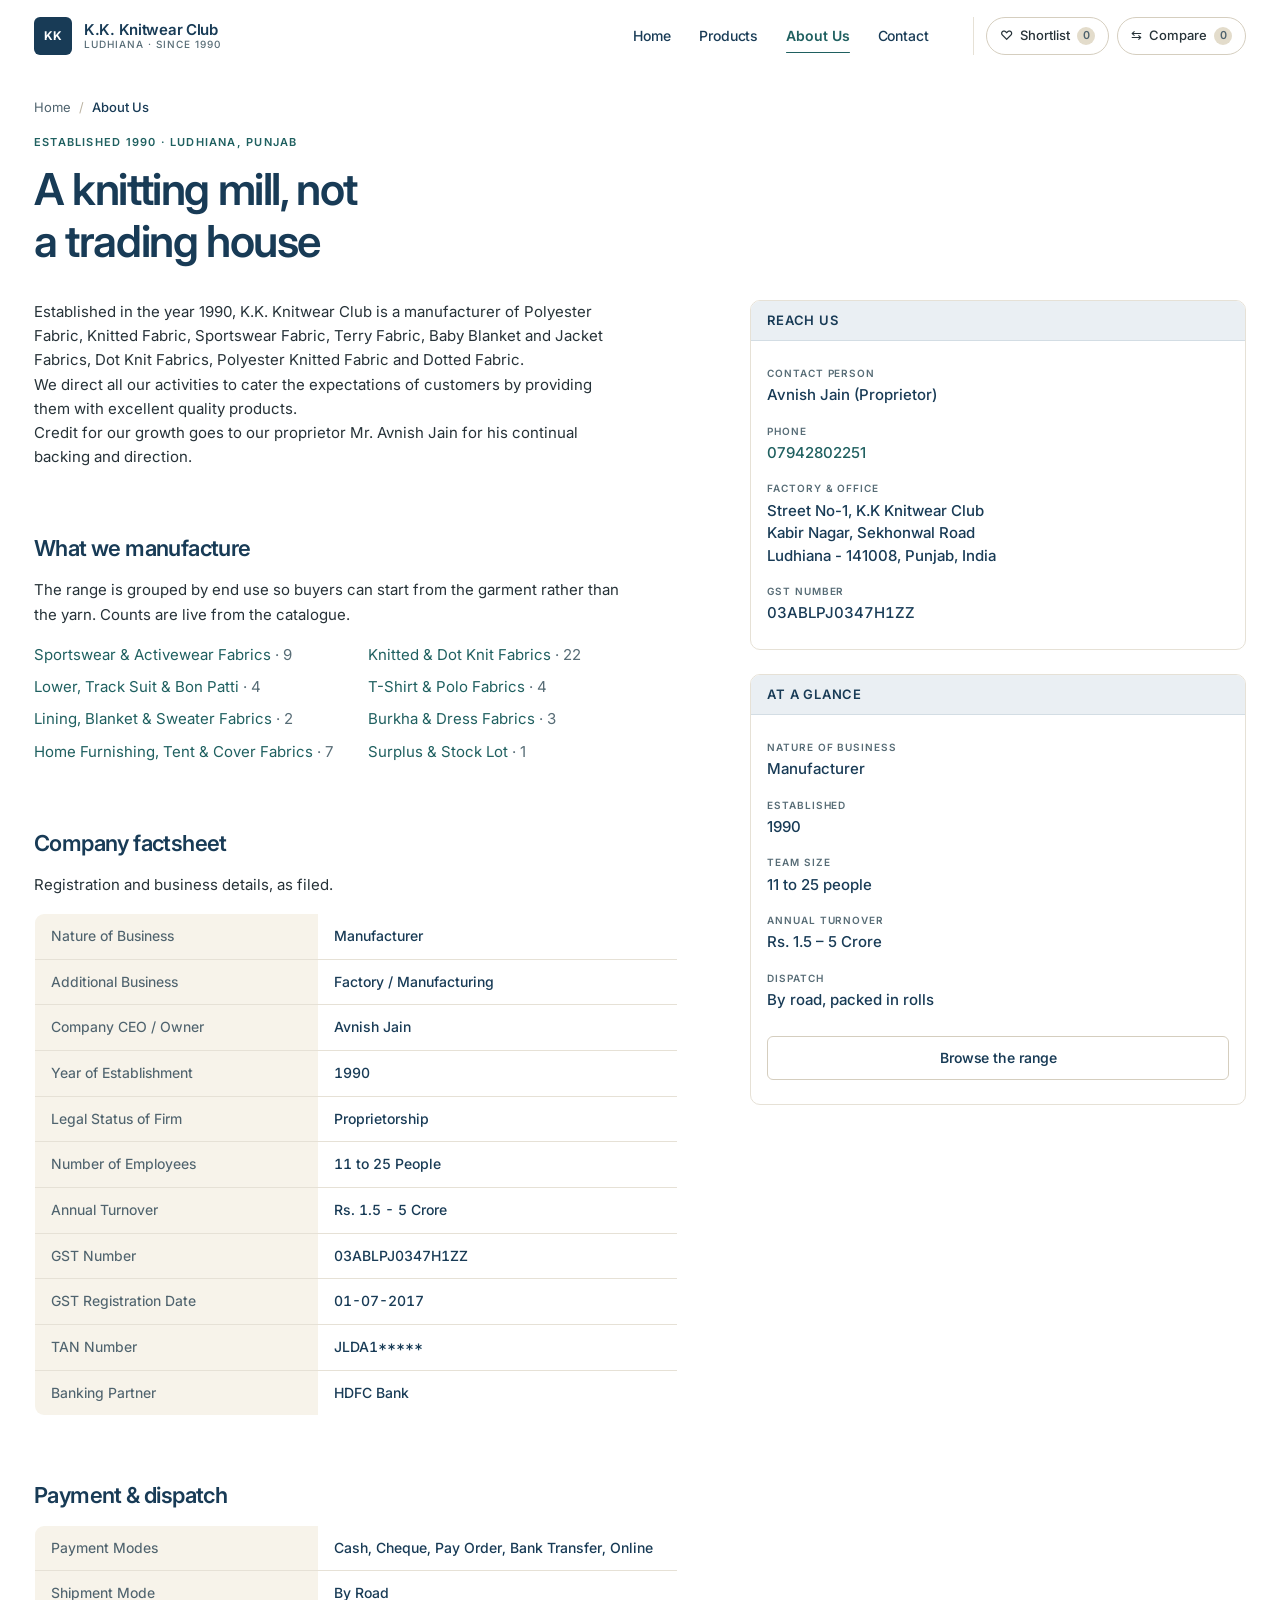
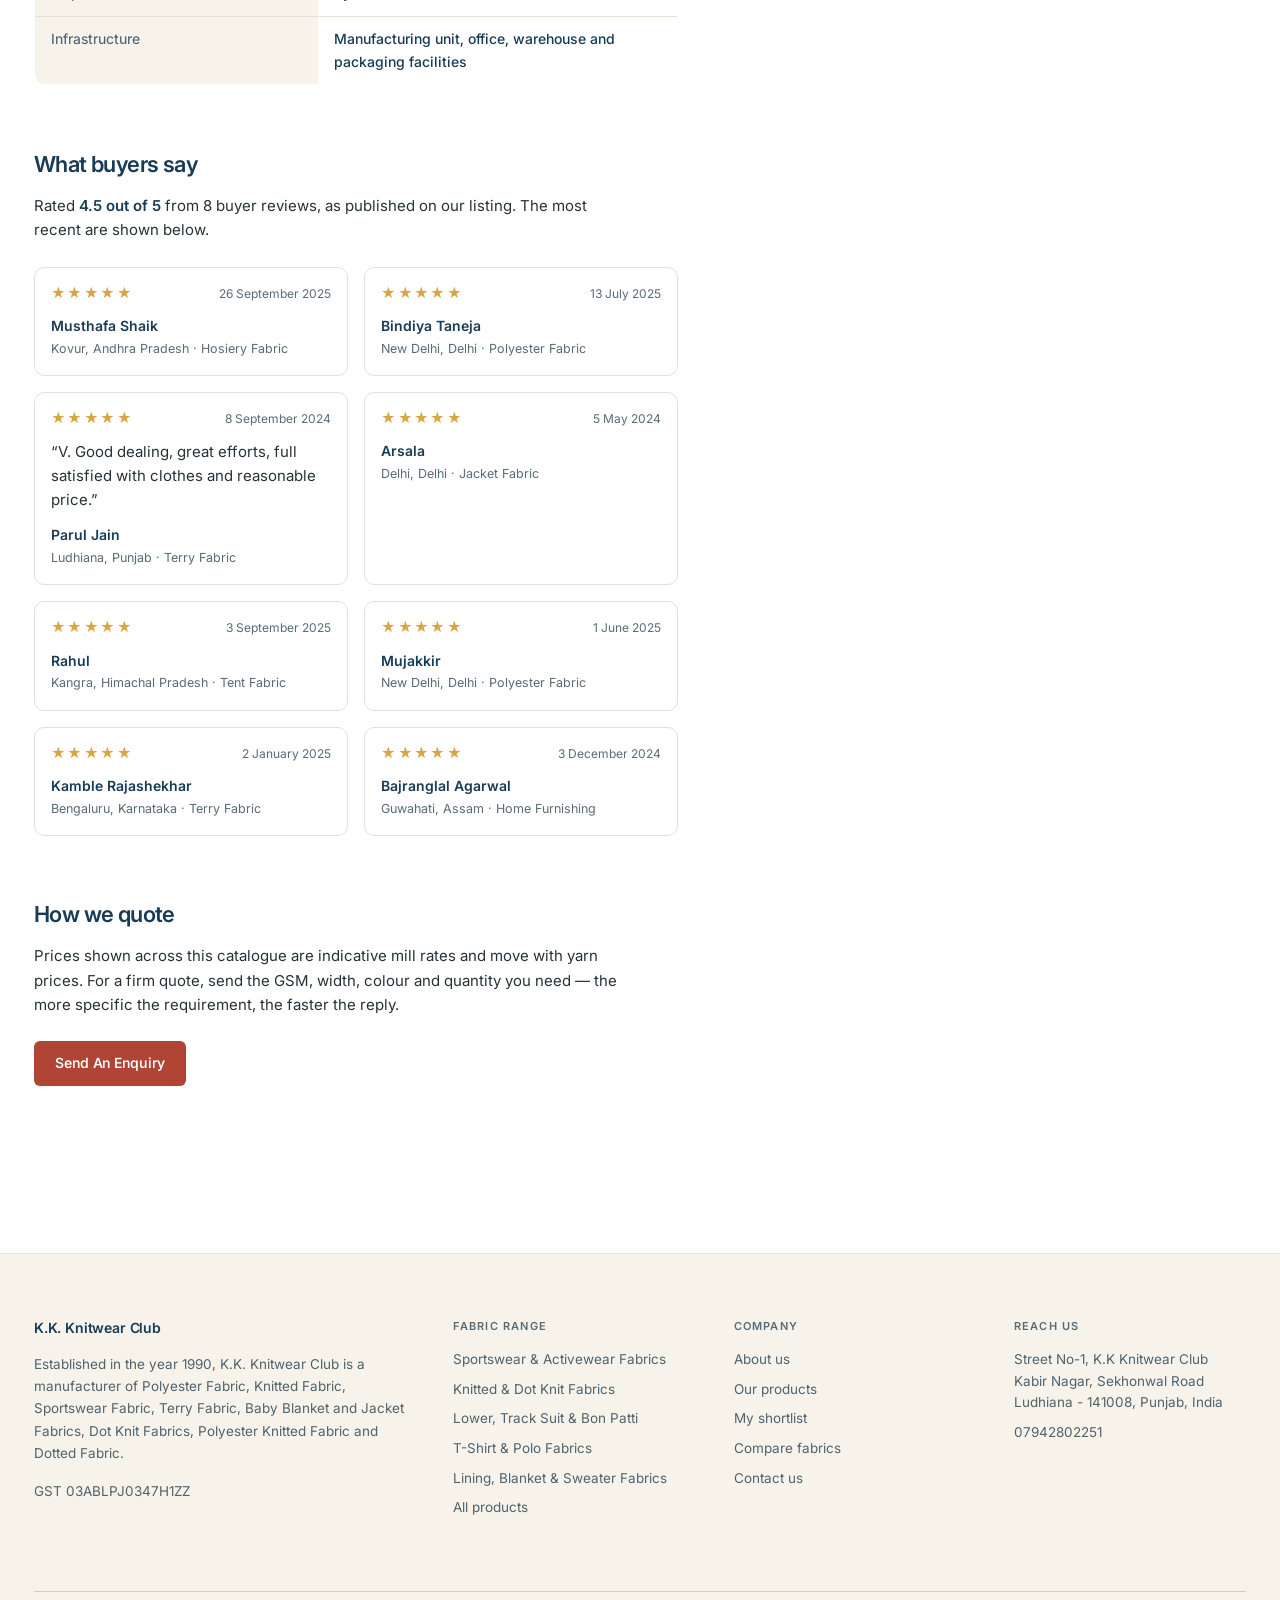
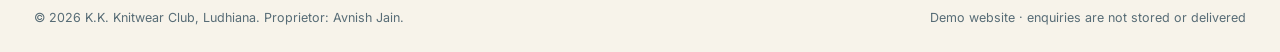
==== commit fa7383da: "Add buyer reviews and per-product short descriptions" ====
--- a/about.html
+++ b/about.html
@@ -44,6 +44,10 @@
 
                 <h2>Payment &amp; dispatch</h2>
                 <div id="about-trade" class="mt4"></div>
+
+                <h2 id="reviews">What buyers say</h2>
+                <p id="reviews-intro"></p>
+                <div id="reviews-list" class="mt5"></div>
 
                 <h2>How we quote</h2>
                 <p>Prices shown across this catalogue are indicative mill rates and
--- a/css/style.css
+++ b/css/style.css
@@ -59,36 +59,116 @@
 /* ---------- 2. Design tokens -------------------------------------------- */
 
 :root {
-    /* Warm neutrals. Warm greys sit better against textile photography
-       than blue-greys, which make fabric look cold. */
-    --bg:         #ffffff;
-    --surface:    #faf9f7;
-    --surface-2:  #f3f2ef;
-    --surface-3:  #eae8e3;
-
-    --line:       #e8e6e1;
-    --line-2:     #d9d6cf;
-    --line-3:     #c4c0b7;
-
-    --ink:        #1a1a18;
-    --ink-2:      #3c3c37;
-    --muted:      #6d6c64;
-    --muted-2:    #9a988f;
-
-    /* A single accent: deep teal-green. Used for links, active state and
-       the primary CTA. Nowhere else. */
-    --accent:     #12564a;
-    --accent-dk:  #0d3f36;
-    --accent-lt:  #edf3f1;
+    /* ---------------------------------------------------------------------
+       COLOUR SYSTEM
+
+       Two hues only, and each has one job it never leaves:
+
+         teal  - anything interactive or identifying. Links, the primary
+                 button, active navigation, the brand mark, focus rings,
+                 filter pills, step numbers, "success".
+         clay  - the quiet counterweight. Alternate section labels, the
+                 Best Suited For pills, the "these differ" highlight in
+                 the comparison table, cautions.
+
+       Everything else is neutral. Feedback colours are folded into those
+       two hues rather than adding a third and fourth, so the whole site
+       runs on teal + clay + greys + one red reserved for form errors.
+
+       Four background tones give the page its rhythm. They are close
+       enough to read as one family, so the rule is: never place two
+       tinted sections next to each other - always return to white
+       between them, or the step is invisible.
+
+       Every text colour here clears WCAG AA (4.5:1) on all four
+       backgrounds. Verified, not estimated.
+       --------------------------------------------------------------------- */
+
+    /* --- The specified palette, exactly as given ---------------------- */
+    --navy:     #183B56;   /* headings, navigation, important UI */
+    --teal:     #2A7F7F;   /* secondary elements, icons, interactive */
+    --coral:    #D96C5F;   /* CTAs, highlights, small accents */
+    --mustard:  #D9A441;   /* small labels, decorative details */
+    --cream:    #F7F3EA;   /* alternating section backgrounds */
+    --charcoal: #263238;   /* body text */
+
+    /* --- Darker shades of those same hues, for text and fills --------
+       Three of the four given hues cannot carry text or white-on-colour
+       at AA, measured rather than guessed:
+
+         coral   #D96C5F  3.35:1 as text, 3.35:1 with white on it
+         mustard #D9A441  2.25:1 as text, 2.25:1 with white on it
+         teal    #2A7F7F  4.73:1 on white but only 4.27:1 on cream
+
+       So the given hues stay as the identity - fills, borders, rules,
+       tints, decoration - and these deepened versions of the SAME hues
+       carry anything that has to be read. The site still looks like the
+       palette; it just stays legible.                                   */
+    --navy-dk:     #0F2A3E;   /* 14.8:1  hover */
+    --teal-ink:    #1F6060;   /*  7.2:1  links, active state */
+    --teal-dk:     #174B4B;
+    --coral-ink:   #B04435;   /*  5.6:1  CTA fill, white text on it */
+    --coral-dk:    #9E3C2E;   /*  6.7:1  CTA hover */
+    --mustard-ink: #7A5813;   /*  6.5:1  small labels */
+
+    /* --- Backgrounds: white and cream alternating, nothing else ------ */
+    --bg:            #ffffff;      /* product cards, content areas */
+    --surface:       var(--cream);
+    --surface-tint:  var(--cream); /* kept as aliases so existing markup */
+    --surface-warm:  var(--cream); /* keeps working - one alternate tone */
+    --surface-2:     #EFEADD;      /* hover / pressed fill */
+    --surface-3:     #E3DCCB;
+
+    /* Panel headers, so navy shows in the UI chrome as well as the type */
+    --navy-lt:       #EAEFF3;
+    --navy-ln:       #D3DDE4;
+
+    /* --- Hairlines, warmed to sit with the cream ---------------------- */
+    --line:       #E6E1D6;
+    --line-2:     #D5CEBF;
+    --line-3:     #BCB3A2;
+
+    /* --- Text ---------------------------------------------------------
+       Every one of these clears AA on white, cream, the hover fill and
+       all three colour tints.                                           */
+    --ink:        var(--navy);      /* headings, figures       11.7:1 */
+    --ink-2:      var(--charcoal);  /* body                    13.2:1 */
+    --muted:      #4F636E;          /* labels                   6.3:1 */
+    --muted-2:    #576C76;          /* micro-labels             5.5:1 */
+
+    /* --- Interactive: teal ------------------------------------------- */
+    --accent:     var(--teal-ink);
+    --accent-dk:  var(--teal-dk);
+    --accent-lt:  #E8F1F0;
+    --accent-ln:  #CFE2E1;
     --accent-ink: #ffffff;
 
-    /* Feedback tones, deliberately desaturated */
-    --warn:       #7d5314;
-    --warn-bg:    #fdf8ee;
-    --warn-line:  #ecdfc4;
-    --ok:         #1c5d3c;
-    --ok-bg:      #eef5f0;
-    --danger:     #a13527;
+    /* --- Primary CTA: coral ------------------------------------------ */
+    --cta:        var(--coral-ink);
+    --cta-dk:     var(--coral-dk);
+    --cta-lt:     #FBEDEA;
+    --cta-ln:     #F0D3CD;
+    --cta-ink:    #ffffff;
+
+    /* --- Highlights: coral tints (Best Suited For, table differences) */
+    --clay:       var(--coral);
+    --clay-dk:    var(--coral-dk);
+    --clay-lt:    var(--cta-lt);
+    --clay-ln:    var(--cta-ln);
+    --clay-mid:   #F4E6DB;   /* hover step between tint and coral */
+
+    /* --- Mustard tints ----------------------------------------------- */
+    --mus-lt:     #FBF2DF;
+    --mus-ln:     #EFDFBA;
+
+    /* --- Feedback, drawn from the palette rather than adding hues ---- */
+    --warn:       var(--mustard-ink);
+    --warn-bg:    var(--mus-lt);
+    --warn-line:  var(--mus-ln);
+    --ok:         var(--teal-ink);
+    --ok-bg:      var(--accent-lt);
+    --ok-line:    var(--accent-ln);
+    --danger:     #A13527;   /* form errors only */
 
     /* Spacing scale */
     --s1: 4px;  --s2: 8px;  --s3: 12px; --s4: 16px; --s5: 24px;
@@ -162,7 +242,9 @@
 strong, b { color: var(--ink); font-weight: 600; }
 em { font-style: italic; }
 
-/* Small uppercase label above a heading */
+/* Small uppercase label above a heading. Alternating teal and clay down
+   the page is what stops a long column of sections reading as one block -
+   two hues doing the work that a dozen would do badly. */
 .eyebrow {
     font-size: .6875rem;
     font-weight: 600;
@@ -171,6 +253,8 @@
     color: var(--accent);
     margin-bottom: var(--s3);
 }
+/* Mustard, the smallest of the four hues, appears on cream sections only */
+.eyebrow--alt { color: var(--mustard-ink); }
 
 .lede {
     font-size: 1.0625rem;
@@ -198,7 +282,14 @@
 
 .section          { padding: var(--sp-section) 0; }
 .section--tight   { padding: var(--sp-section-tight) 0; }
+
+/* Two background tones only: white and cream, alternating. The three
+   class names are kept so existing markup still works, but they all
+   resolve to cream now - the rhythm is a single clean alternation
+   (1.11 luminance ratio against white, clearly visible). */
 .section--surface { background: var(--surface); }
+.section--tint    { background: var(--surface-tint); }
+.section--warm    { background: var(--surface-warm); }
 
 /* A hairline instead of a heavy tinted band, where separation is enough */
 .section--divided { border-top: 1px solid var(--line); }
@@ -212,7 +303,11 @@
     flex-wrap: wrap;
 }
 .section-head > div { max-width: 62ch; }
-.section-head p { margin-top: var(--s3); color: var(--muted); }
+
+/* :not(.eyebrow) matters. A bare `.section-head p` selector is (0,1,1) and
+   silently beat `.eyebrow` at (0,1,0), which turned every section label
+   grey and swallowed the accent colour entirely. */
+.section-head p:not(.eyebrow) { margin-top: var(--s3); color: var(--muted); }
 .section-head h1 + p, .section-head h2 + p { margin-top: var(--s3); }
 
 .rule { height: 1px; background: var(--line); border: 0; }
@@ -271,8 +366,8 @@
 .brand-mark {
     width: 38px; height: 38px;
     border-radius: var(--r-sm);
-    background: var(--accent);
-    color: var(--accent-ink);
+    background: var(--navy);
+    color: #ffffff;
     display: grid;
     place-items: center;
     font-weight: 700;
@@ -281,7 +376,7 @@
     flex-shrink: 0;
     transition: background var(--t);
 }
-.brand:hover .brand-mark { background: var(--accent-dk); }
+.brand:hover .brand-mark { background: var(--navy-dk); }
 
 .brand-text { line-height: 1.15; }
 .brand-name {
@@ -304,18 +399,20 @@
 .nav { margin-left: auto; }
 .nav ul { display: flex; align-items: center; gap: var(--s1); }
 
+/* Navigation is navy, per the palette. The active item switches to teal
+   so state reads as a change of hue, not just of weight. */
 .nav a {
     position: relative;
     display: block;
     padding: var(--s2) var(--s3);
-    color: var(--muted);
+    color: var(--navy);
     font-size: .875rem;
     font-weight: 500;
     letter-spacing: -.006em;
     border-radius: var(--r-xs);
     transition: color var(--t-fast);
 }
-.nav a:hover { color: var(--ink); }
+.nav a:hover { color: var(--navy-dk); }
 
 /* A 2px rule that grows from the centre, rather than a colour change alone */
 .nav a::after {
@@ -439,15 +536,18 @@
 .btn:hover { color: inherit; }
 .btn:active { transform: translateY(.5px); }
 
+/* Coral is reserved for this and nothing else: the primary call to action.
+   Links and active states are teal, so a button never reads as just
+   another link. */
 .btn--primary {
-    background: var(--accent);
-    color: var(--accent-ink);
+    background: var(--cta);
+    color: var(--cta-ink);
     box-shadow: var(--sh-xs);
 }
 /* A single pixel of lift is enough to feel responsive without bouncing */
 .btn--primary:hover {
-    background: var(--accent-dk);
-    color: var(--accent-ink);
+    background: var(--cta-dk);
+    color: var(--cta-ink);
     box-shadow: var(--sh-sm);
     transform: translateY(-1px);
 }
@@ -575,8 +675,8 @@
     line-height: 1.55;
     border: 1px solid var(--warn-line);
 }
-.note--info { background: var(--accent-lt); color: var(--accent-dk); border-color: #d6e4e0; }
-.note--ok   { background: var(--ok-bg); color: var(--ok); border-color: #d3e4d9; }
+.note--info { background: var(--accent-lt); color: var(--accent-dk); border-color: var(--accent-ln); }
+.note--ok   { background: var(--ok-bg); color: var(--ok); border-color: var(--ok-line); }
 .note strong { color: inherit; }
 
 /* ---------- 7. Product cards & grids ------------------------------------ */
@@ -740,10 +840,10 @@
 .icon-btn:active { transform: scale(.94); }
 .icon-btn.is-on {
     background: var(--accent-lt);
-    border-color: #cadedb;
+    border-color: var(--accent-ln);
     color: var(--accent);
 }
-.icon-btn.is-on:hover { background: #e2eeeb; border-color: var(--accent); }
+.icon-btn.is-on:hover { background: var(--accent-ln); border-color: var(--accent); }
 
 /* ---------- 8. Catalogue: search, filters, toolbar ---------------------- */
 
@@ -817,8 +917,8 @@
     justify-content: space-between;
     gap: var(--s2);
     padding: var(--s3) var(--s3) var(--s3) var(--s4);
-    border-bottom: 1px solid var(--line);
-    background: var(--surface);
+    border-bottom: 1px solid var(--navy-ln);
+    background: var(--navy-lt);
 }
 .filters-head h2 {
     font-size: .8125rem;
@@ -877,7 +977,7 @@
 }
 .fopt input {
     width: 15px; height: 15px;
-    accent-color: var(--accent);
+    accent-color: var(--teal);
     cursor: pointer;
     flex-shrink: 0;
     margin: 0;
@@ -1013,7 +1113,7 @@
 }
 .tray-item button:hover { color: #fff; }
 .compare-tray .btn--primary { background: #fff; color: var(--ink); box-shadow: none; }
-.compare-tray .btn--primary:hover { background: #eceae5; color: var(--ink); }
+.compare-tray .btn--primary:hover { background: var(--surface-3); color: var(--ink); }
 .compare-tray .btn--quiet { color: rgba(255, 255, 255, .62); }
 .compare-tray .btn--quiet:hover { color: #fff; background: rgba(255, 255, 255, .1); }
 
@@ -1140,17 +1240,21 @@
     margin-bottom: var(--s3);
 }
 .suited ul { display: flex; flex-wrap: wrap; gap: var(--s2); }
+
+/* Clay, not teal: these are product facts, not things you can click.
+   Keeping the two hues apart by role is what makes the colour feel
+   deliberate rather than decorative. */
 .suited li {
     padding: 6px 13px;
-    border: 1px solid var(--line);
+    border: 1px solid var(--clay-ln);
     border-radius: var(--r-full);
     font-size: .8125rem;
     font-weight: 500;
-    color: var(--ink-2);
-    background: var(--surface);
+    color: var(--clay-dk);
+    background: var(--clay-lt);
     transition: border-color var(--t-fast), background var(--t-fast);
 }
-.suited li:hover { border-color: var(--line-3); background: var(--bg); }
+.suited li:hover { border-color: var(--clay); }
 
 /* Accordions */
 .acc { border-top: 1px solid var(--line); }
@@ -1265,9 +1369,10 @@
 .cmp td { color: var(--ink); font-weight: 500; }
 .cmp .dash { color: var(--muted-2); font-weight: 400; }
 
-/* Rows where the fabrics differ - the reason this page exists */
-.cmp td.differs { background: var(--warn-bg); }
-.cmp tbody tr:hover td.differs { background: #fbf3e4; }
+/* Rows where the fabrics differ - the reason this page exists. Clay,
+   matching Best Suited For: both are "look at this product fact". */
+.cmp td.differs { background: var(--clay-lt); }
+.cmp tbody tr:hover td.differs { background: var(--clay-mid); }
 
 .cmp-col { min-width: 208px; }
 .cmp-prod { display: flex; flex-direction: column; gap: var(--s2); }
@@ -1304,7 +1409,7 @@
 }
 .cmp-legend i {
     width: 12px; height: 12px; border-radius: 3px;
-    background: var(--warn-bg); border: 1px solid var(--warn-line);
+    background: var(--clay-lt); border: 1px solid var(--clay-ln);
     display: inline-block; flex-shrink: 0;
 }
 
@@ -1545,7 +1650,9 @@
     grid-template-columns: repeat(auto-fit, minmax(158px, 1fr));
     gap: var(--s5);
 }
-.stat { padding-left: var(--s4); border-left: 2px solid var(--accent-lt); }
+/* Mustard as a decorative rule - a fill, never text, which is the one
+   place the given #D9A441 is safe to use at full strength. */
+.stat { padding-left: var(--s4); border-left: 2px solid var(--mustard); }
 .stat .v {
     font-size: 1.625rem;
     font-weight: 650;
@@ -1662,9 +1769,9 @@
     font-weight: 600;
     letter-spacing: .06em;
     text-transform: uppercase;
-    color: var(--muted);
-    border-bottom: 1px solid var(--line);
-    background: var(--surface);
+    color: var(--navy);
+    border-bottom: 1px solid var(--navy-ln);
+    background: var(--navy-lt);
 }
 .info-card .info-body { padding: var(--s5) var(--s4); }
 
@@ -1683,6 +1790,54 @@
     aspect-ratio: 16 / 10;
 }
 .map-embed iframe { width: 100%; height: 100%; border: 0; }
+
+/* Product summary, under the name on the detail page */
+.pd-summary {
+    margin-top: var(--s4);
+    font-size: 1rem;
+    line-height: 1.6;
+    color: var(--muted);
+    max-width: 52ch;
+}
+
+/* Buyer reviews on the About page */
+.reviews-grid {
+    display: grid;
+    grid-template-columns: repeat(auto-fill, minmax(258px, 1fr));
+    gap: var(--s4);
+}
+.review {
+    padding: var(--s4);
+    border: 1px solid var(--line);
+    border-radius: var(--r-md);
+    background: var(--bg);
+    transition: border-color var(--t-hover), box-shadow var(--t-hover);
+}
+.review:hover { border-color: var(--line-2); box-shadow: var(--sh-sm); }
+
+.review-top {
+    display: flex;
+    align-items: baseline;
+    justify-content: space-between;
+    gap: var(--s3);
+    margin-bottom: var(--s3);
+}
+/* Mustard at full strength: a decorative glyph, never text */
+.stars { letter-spacing: .1em; font-size: .875rem; line-height: 1; }
+.stars .on  { color: var(--mustard); }
+.stars .off { color: var(--line-2); }
+.review-date { font-size: .75rem; color: var(--muted-2); white-space: nowrap; }
+
+.review-text {
+    font-size: .9375rem;
+    line-height: 1.6;
+    color: var(--ink-2);
+    margin-bottom: var(--s3);
+    max-width: none;
+}
+.review-who { font-size: .8125rem; color: var(--muted); max-width: none; }
+.review-who strong { display: block; color: var(--ink); font-size: .875rem; }
+.review-meta { display: block; font-size: .78125rem; color: var(--muted-2); margin-top: 1px; }
 
 /* ---------- 16. Footer -------------------------------------------------- */
 
